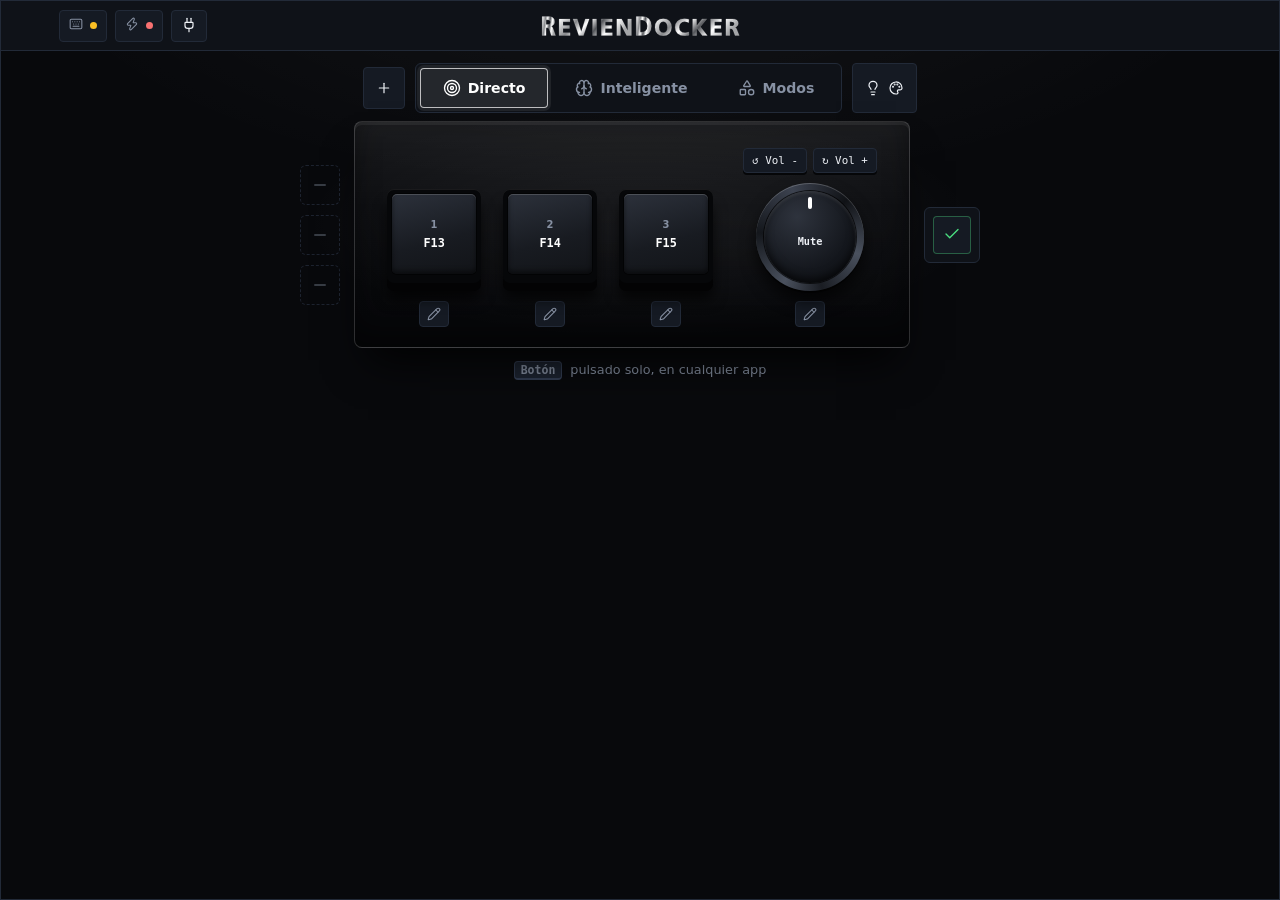
==== web/index.html @ 8a9d3733 "Versión 0.0.7: reorganización del repositorio (src, web, docs, tools)" ====
<!DOCTYPE html>
<html lang="es">
<head>
  <meta charset="UTF-8" />
  <meta name="viewport" content="width=device-width, initial-scale=1.0" />
  <title>RevienDocker</title>
  <link rel="icon" href="assets/icon.png" />
  <link rel="stylesheet" href="studio.css" />
</head>
<body>
<div class="app">
  <header class="titlebar">
    <span class="pill" id="devicePill" title="Estado del teclado"><i data-ic="keyboard"></i><i class="dot"></i><span id="deviceText" class="sr-only">Simulador</span></span>
    <span class="pill" id="enginePill" title="El docker y la app funcionan juntos: si el motor se detiene, los botones no hacen nada"><i data-ic="zap"></i><i class="dot"></i><span id="engineText" class="sr-only">Motor…</span></span>
    <button id="btnConnect" class="icon-btn" title="Buscar el teclado"><i data-ic="plug"></i></button>
    <div class="tb-brand pywebview-drag-region"><img class="wordmark" src="assets/wordmark.svg" alt="RevienDocker" /></div>
    <div class="tb-drag pywebview-drag-region"></div>
    <div class="winctl" id="winctl" hidden>
      <button data-win="minimize" title="Minimizar"><i data-ic="minus"></i></button>
      <button data-win="close" class="close" id="winClose" title="Cerrar"><i data-ic="x"></i></button>
    </div>
  </header>
  <div class="scroll">
  <main class="stage">

    <section class="mode-block">
      <div class="mode-controls"><div class="profile-wrap" id="profileWrap"><button id="profileToggle" class="profile-toggle" title="Perfiles de Directo" aria-label="Perfiles de Directo" aria-expanded="false"><i data-ic="plus"></i></button></div><button id="smartToggle" class="profile-toggle" aria-label="Atajos para apps" title="Atajos para apps" aria-expanded="false" aria-controls="smartPanel" hidden><i data-ic="layers"></i></button><button id="modeNow" class="profile-toggle" aria-label="Activar este modo ahora" title="Activar este modo ahora" hidden><i data-ic="play"></i></button><div class="modes" role="radiogroup" aria-label="Modo">
      <button data-mode="direct" role="radio" title="Lo que hace cada botón al pulsarlo solo, en cualquier app. Es la base de todo."><i data-ic="target"></i>Directo</button>
      <button data-mode="smart" role="radio" title="Mantén un modificador y pulsa un botón: atajos propios para la app que tengas delante."><i data-ic="brain"></i>Inteligente</button>
      <button data-mode="modes" role="radio" title="Tres modos de trabajo: Ctrl+Shift+1/2/3 cambia de modo y repetirlo vuelve a Directo."><i data-ic="shapes"></i>Modos</button>
    </div><button id="btnLighting" class="lighting-button" aria-expanded="false" aria-controls="lightingPanel" title="Iluminación"><i data-ic="lightbulb"></i><svg class="ic" viewBox="0 0 24 24" fill="none" stroke="currentColor" stroke-width="1.8" stroke-linecap="round" stroke-linejoin="round" aria-hidden="true"><path d="M12 3a9 9 0 1 0 0 18h1a2 2 0 0 0 1.5-3.3 1.7 1.7 0 0 1 1.3-2.8H18a3 3 0 0 0 3-3 9 9 0 0 0-9-9Z"/><circle cx="7.5" cy="10" r=".6"/><circle cx="10" cy="6.8" r=".6"/><circle cx="14" cy="6.8" r=".6"/><circle cx="17" cy="10" r=".6"/></svg><span class="sr-only">Iluminación</span></button></div>
      <div id="lightingPanel" class="lighting-panel" hidden>
        <div class="lighting-title"><strong>Iluminación</strong><button id="closeLighting" aria-label="Cerrar iluminación">×</button></div>
        <div class="fold-body">
        <div class="led-box">
          <button id="ledToggle" role="switch" aria-checked="true" title="Enciende o apaga la luz"><i data-ic="lightbulb"></i><span id="ledToggleText">Encendida</span></button>
          <div class="seg" id="ledModes" role="radiogroup" aria-label="Modo de luz"></div>
          <p class="muted" id="ledNote"></p>
        </div>
      </div>
      </div>


    </section>

    <section class="device-card">
      <span id="selectedLabel" hidden></span>
      <div class="deck-drawer" id="deckDrawer">
        <div class="profile-panel" id="profilePanel" hidden><div class="profile-create"><input id="profileName" maxlength="12" placeholder="Nombre" aria-label="Nombre del perfil" /><button id="profileSave" title="Guardar perfil confirmado" aria-label="Guardar perfil confirmado"><i data-ic="save"></i></button></div><div id="profileList" class="profile-list"></div></div>
        <div class="mode-menu" id="modeMenu" hidden></div>
        <div class="smart-panel" id="smartPanel" aria-label="Atajos para apps" hidden>
        <section class="smart-tabs" id="smartCard" hidden>
          <div class="smart-head">
            <span class="s-label"><i data-ic="layers"></i>Atajos para</span>
            <span class="smart-head-actions"><span class="live-app" id="liveApp" title="App que tienes en primer plano (ignora RevienDocker)"><i data-ic="app-window"></i><span id="activeApp">—</span></span><button id="smartClose" class="close-editor" aria-label="Cerrar atajos para apps">×</button></span>
          </div>
          <div id="layerWrap" class="layerbar"></div>
          <button id="appSuggest" class="suggest" hidden><i data-ic="plus"></i><span id="appSuggestText"></span></button>
        </section>

        <section class="smart-bar" id="smartRule" hidden>
          <details class="fold mini" id="layerEdit" hidden>
            <summary><i data-ic="settings-2"></i><span class="s-t">Ajustes de esta app</span><i class="chev" data-ic="chevron-down"></i></summary>
            <div class="fold-body layer-edit">
              <div class="form-group"><label for="layerName">Nombre</label><input type="text" id="layerName" maxlength="40" /></div>
              <div class="form-group"><label for="layerExes">Programas (.exe, con comas)</label><input type="text" id="layerExes" placeholder="obs64.exe, chrome.exe" /></div>
              <button id="btnDelLayer" class="danger" title="Quitar esta app y sus atajos"><i data-ic="trash-2"></i><span>Quitar app</span></button>
            </div>
          <details id="obsConnection" hidden>
                <summary><i data-ic="plug-zap"></i>Conexión a OBS<i class="chev" data-ic="chevron-down"></i></summary>
                <p class="muted" style="margin:6px 0">En OBS: Herramientas → Ajustes del servidor WebSocket.</p>
                <div class="obs-conn">
                  <input type="text" id="obsHost" aria-label="Host" placeholder="127.0.0.1" />
                  <input type="number" id="obsPort" aria-label="Puerto" placeholder="4455" />
                  <input type="password" id="obsPass" aria-label="Contraseña" placeholder="Contraseña" />
                </div>
              </details>
          </details>

          <p class="err" id="engineErr" hidden></p>
        </section>

        </div>

      </div>
      <div class="chassis-wrap" id="chassis">
        <div class="device-stage">
          <div class="mode-rail" id="modeRail" role="radiogroup" aria-label="Modos de trabajo"></div>
          <div class="acrylic-case" id="device">
            <div class="piece-col">
              <div class="keycap" data-target="KEY_1" tabindex="0" role="button" title="Tecla 1 · Clic para grabar"><span class="k-id">1</span><span class="k-val" id="lbl_KEY_1"></span></div>
              <button class="edit-pen" data-edit="KEY_1" title="Editar Tecla 1 en detalle" aria-label="Editar Tecla 1"><i data-ic="pencil"></i></button>
            </div>
            <div class="piece-col">
              <div class="keycap" data-target="KEY_2" tabindex="0" role="button" title="Tecla 2 · Clic para grabar"><span class="k-id">2</span><span class="k-val" id="lbl_KEY_2"></span></div>
              <button class="edit-pen" data-edit="KEY_2" title="Editar Tecla 2 en detalle" aria-label="Editar Tecla 2"><i data-ic="pencil"></i></button>
            </div>
            <div class="piece-col">
              <div class="keycap" data-target="KEY_3" tabindex="0" role="button" title="Tecla 3 · Clic para grabar"><span class="k-id">3</span><span class="k-val" id="lbl_KEY_3"></span></div>
              <button class="edit-pen" data-edit="KEY_3" title="Editar Tecla 3 en detalle" aria-label="Editar Tecla 3"><i data-ic="pencil"></i></button>
            </div>
            <div class="piece-col encoder-col">
              <div class="encoder-group">
                <div class="encoder-ring">
                  <div class="enc-dir" data-target="KNOB_CCW" id="lbl_KNOB_CCW" tabindex="0" role="button" title="Giro a la izquierda · Clic para grabar"></div>
                  <div class="enc-dir" data-target="KNOB_CW" id="lbl_KNOB_CW" tabindex="0" role="button" title="Giro a la derecha · Clic para grabar"></div>
                </div>
                <div class="knob" data-target="KNOB_PRESS" tabindex="0" role="button" title="Pulsar la rueda · Clic para grabar"><div class="knob-indicator"></div><span id="lbl_KNOB_PRESS"></span></div>
              </div>
              <button class="edit-pen" data-edit="KNOB" title="Editar rueda en detalle" aria-label="Editar rueda"><i data-ic="pencil"></i></button>
            </div>
          </div>
          <div class="chassis-side">
            <button id="btnFlashAll" class="side-btn" title="Aplicar cambios al teclado"><i data-ic="check"></i><span class="sr-only" id="flashText">Aplicar cambios</span></button>
            <button id="btnDiscard" class="side-btn" hidden title="Descartar cambios sin guardar"><i data-ic="x"></i><span class="sr-only">Descartar</span></button>
          </div>
        </div>
      </div>
      <div class="ctx" id="deviceCtx"></div>
    </section>

    <section class="editor editor-overlay" id="editor" aria-label="Editar control" hidden>
      <span id="comboCount" hidden></span>
      <div class="cur-card" id="curCard">
        <div class="cur-head"><span class="muted" id="curLabel">Asignado</span><div class="seg" id="knobTargetSeg" hidden></div><span id="curMeta" hidden></span><button id="closeEditor" class="close-editor" aria-label="Cerrar editor">×</button></div>
        <div id="curChips" class="chips big"></div>
        <div class="speed-row" id="speedRow"><label><i data-ic="gauge"></i>Velocidad</label><div class="seg" id="speedSeg"></div></div>
        <div class="cur-actions">
          <button id="btnTest" hidden title="Ejecuta la acción en este PC tras 3 segundos"><i data-ic="play"></i>Probar</button>
          <button id="btnClear" title="Borrar"><i data-ic="trash-2"></i></button>
        </div>
      </div>

      <div class="acc">
      <details class="fold" name="acc" id="knobTools" hidden>
        <summary><i data-ic="gauge"></i><span class="s-t">Recetas de rueda<small>Volumen, scroll, zoom… en un clic</small></span><i class="chev" data-ic="chevron-down"></i></summary>
        <div class="fold-body">
          <div id="recipes" class="tiles"></div>
          <div class="recipe-map" id="recipeMap"></div>
          <div class="speed-row" id="knobSpeedRow"><label><i data-ic="gauge"></i>Giro</label><div class="seg" id="knobSpeedSeg"></div></div>
          <button id="btnInvert"><i data-ic="arrow-left-right"></i>Invertir sentido</button>
        </div>
      </details>

      <details class="fold" name="acc">
        <summary><i data-ic="command"></i><span class="s-t">Atajos del sistema<small>Alt+Tab, Win+D, Ctrl+Shift+Esc…</small></span><i class="chev" data-ic="chevron-down"></i></summary>
        <div class="fold-body">
        <div class="lib" id="lib"></div>
      </div>
      </details>

      <details class="fold" name="acc" id="obsTools">
        <summary><i data-ic="clapperboard"></i><span class="s-t">Acciones de OBS<small>Escenas, fuentes, micrófono y directo</small></span><i class="chev" data-ic="chevron-down"></i></summary>
        <div class="fold-body">
          <div class="opt-grid show" id="obsOps"></div>
          <div class="form-group" id="obsTargetRow" hidden>
            <label for="obsTarget" id="obsTargetLabel">Nombre</label>
            <input type="text" id="obsTarget" />
          </div>

        </div>
      </details>

      </div>
    </section>
  </main>
  </div>
</div>

<div id="recOverlay" class="overlay">
  <div class="modal-card rec-card">
    <h2><span class="rec-dot"></span><span id="recTitle">Grabando…</span></h2>
    <div class="muted">Pulsa la combinación, haz clic con el ratón o mueve la rueda. Se guarda al soltar.</div>
    <div id="recChips" class="chips big"></div>
    <div id="recStatus" class="rec-status"></div>
    <button id="recCancel">Cancelar</button>
  </div>
</div>

<div id="addOverlay" class="overlay">
  <div class="modal-card add-card" role="dialog" aria-label="Añadir una app">
    <div class="add-head"><h2><i data-ic="layers"></i>Añadir una app</h2><button id="addCancel" class="close-editor" aria-label="Cerrar">×</button></div>
    <div class="form-group"><label>Plantillas</label><div class="chip-grid" id="tplList"></div></div>
    <div class="form-group"><label>Abiertas ahora</label><div class="chip-grid chip-scroll" id="winList"></div><p class="muted" id="winHint"></p></div>
    <div class="form-group">
      <label for="newExe">O escribe el programa</label>
      <div class="add-own">
        <input type="text" id="newName" placeholder="Nombre (ej. Premiere)" maxlength="40" />
        <input type="text" id="newExe" placeholder="premiere.exe" />
        <button id="btnNewLayer" class="primary"><i data-ic="plus"></i>Añadir</button>
      </div>
    </div>
  </div>
</div>

<div id="toast" class="toast" role="status"></div>
<script src="studio_icons.js"></script>
<script src="studio.js"></script>
</body>
</html>
---- web/studio.css ----
/* RevienDocker — estilos. Solo se animan transform y opacity (más color en hover); nada en acciones de teclado. */
:root {
  --bg: #08090c;
  --panel: #0f1218;
  --panel-2: #151a23;
  --panel-3: #1c2330;
  --line: #222a38;
  --line-2: #323d52;
  --text: #eef1f6;
  --muted: #8791a3;
  --accent: #ffffff;
  --accent-soft: rgba(255, 255, 255, 0.09);
  --green: #4ade80;
  --amber: #fbbf24;
  --red: #f87171;
  --font: 'Expressway', 'Inter', system-ui, -apple-system, "Segoe UI", Roboto, sans-serif;
  --font-title: 'Doris PP', 'Expressway', 'Inter', system-ui, sans-serif;
  --mono: 'JetBrains Mono', 'Cascadia Code', Consolas, monospace;
  --ease-out: cubic-bezier(0.23, 1, 0.32, 1);
  --r: 6px;
}
* { box-sizing: border-box; margin: 0; padding: 0; }
[hidden] { display: none !important; }
html { color-scheme: dark; }
html, body { height: 100%; }
body { background: var(--bg); color: var(--text); font: 13px/1.45 var(--font); -webkit-font-smoothing: subpixel-antialiased; -moz-osx-font-smoothing: auto; text-rendering: optimizeLegibility; overflow: hidden; }
svg { shape-rendering: geometricPrecision; text-rendering: geometricPrecision; }
img { image-rendering: -webkit-optimize-contrast; image-rendering: high-quality; }
.app { height: 100%; display: flex; flex-direction: column; border: 1px solid var(--line); background:
  radial-gradient(900px 380px at 50% -8%, rgba(255, 255, 255, 0.05), transparent 70%), var(--bg); }
.scroll { flex: 1; overflow-y: auto; padding: 12px 12px 10px; }
.scroll::-webkit-scrollbar { width: 10px; }
.scroll::-webkit-scrollbar-thumb { background: var(--line-2); border-radius: 4px; border: 3px solid var(--bg); }
.muted { color: var(--muted); font-size: 0.78rem; }
.num { font-variant-numeric: tabular-nums; }
.ic { width: 16px; height: 16px; flex: none; vertical-align: -0.2em; }
i[data-ic], i.i { display: inline-flex; font-style: normal; }

/* ---------- Controles ---------- */
button, .keycap, .enc-dir, .knob, .layer-tab, .recipe, .opt, .mod-btn, .tile {
  transition: transform 160ms var(--ease-out), background-color 160ms ease, border-color 160ms ease, color 160ms ease, opacity 160ms ease, box-shadow 160ms ease;
}
button {
  cursor: pointer; font: 600 0.8rem var(--font); color: var(--text); padding: 8px 12px; border-radius: 4px;
  border: 1px solid var(--line); background: var(--panel-2); display: inline-flex; align-items: center; justify-content: center; gap: 7px;
}
button:active, .keycap:active, .enc-dir:active, .knob:active, .mod-btn:active { transform: scale(0.97); }
button:focus-visible, .keycap:focus-visible, .enc-dir:focus-visible, .knob:focus-visible, select:focus-visible, input:focus-visible, summary:focus-visible, .mod-btn:focus-visible {
  outline: 2px solid #fff; outline-offset: 2px;
}
@media (hover: hover) and (pointer: fine) {
  button:hover, .mod-btn:hover { border-color: var(--line-2); background: var(--panel-3); }
  .keycap:hover, .enc-dir:hover, .knob:hover { border-color: var(--line-2); }
  .winctl button:hover { background: var(--panel-3); }
  .winctl button.close:hover { background: #e5484d; color: #fff; }
}
button.primary { background: #fff; border-color: #fff; color: #0a0a0c; }
@media (hover: hover) and (pointer: fine) { button.primary:hover { background: #dfe3ea; border-color: #dfe3ea; } }
button.icon-btn { padding: 6px 9px; height: 32px; box-sizing: border-box; display: inline-flex; align-items: center; justify-content: center; }
button.danger { color: var(--red); }
button:disabled { opacity: 0.4; pointer-events: none; }
select, input[type="text"], input[type="number"], input[type="password"] {
  background: var(--panel-2); border: 1px solid var(--line); color: var(--text); padding: 8px 10px; border-radius: 4px; font: 0.82rem var(--font); width: 100%;
}
label { font-size: 0.74rem; color: var(--muted); font-weight: 600; }
.seg { display: flex; gap: 4px; background: var(--bg); padding: 3px; border-radius: 4px; border: 1px solid var(--line); }
.seg button { flex: 1; padding: 6px 9px; font-size: 0.74rem; background: transparent; border-color: transparent; }
.active, .seg button.active, .tab.active, .opt.active, .recipe.active, .layer-tab.active, .mod-btn.active, .modes button.active, .mode-slot.active {
  background: var(--accent-soft); border-color: rgba(255, 255, 255, 0.55); color: #fff;
}
.seg button.active { background: var(--panel-3); border-color: var(--line-2); }
kbd { font: 700 0.72rem var(--mono); background: var(--panel-3); border: 1px solid var(--line-2); border-bottom-width: 2px; border-radius: 4px; padding: 1px 6px; }

/* ---------- Barra de título ---------- */
.titlebar { height: 50px; flex: none; display: flex; align-items: center; gap: 8px; padding: 0 0 0 58px; background: var(--panel); border-bottom: 1px solid var(--line); position: relative; }
.tb-brand { position: absolute; left: 50%; transform: translateX(-50%); display: flex; align-items: center; gap: 8px; flex: none; }
/* Título: vector (assets/wordmark.svg), con el degradado metálico y el filete fino dentro del propio SVG */
.tb-brand .wordmark { height: 24px; width: auto; display: block; shape-rendering: geometricPrecision; }
.logo { width: 46px; height: 34px; object-fit: contain; display: block; image-rendering: -webkit-optimize-contrast; image-rendering: high-quality; }
.tb-drag { flex: 1; height: 100%; min-width: 12px; }
.pill { display: inline-flex; align-items: center; gap: 7px; font-size: 0.72rem; font-weight: 600; padding: 5px 9px; height: 32px; box-sizing: border-box; border-radius: 4px; background: var(--panel-2); border: 1px solid var(--line); color: var(--muted); white-space: nowrap; }
.pill .ic { width: 14px; height: 14px; }
.dot { width: 7px; height: 7px; border-radius: 50%; background: var(--amber); }
.pill.ok .dot { background: var(--green); }
.pill.bad .dot { background: var(--red); }
.pill.ok { color: var(--text); }

.winctl { display: flex; align-self: stretch; margin-left: auto; position: relative; z-index: 46; }
.winctl button { border: 0; border-radius: 3px; width: 46px; padding: 0; background: transparent; color: var(--muted); }
.winctl button:active { transform: none; }

/* ---------- Layout: una sola columna central ---------- */
.stage { width: 100%; max-width: 780px; margin: 0 auto; display: flex; flex-direction: column; gap: 6px; padding: 0; }
@media (max-width: 700px) {
  .tb-brand .wordmark, #deviceText, #engineText { display: none; }
}
.mode-block { display: flex; flex-direction: column; align-items: center; gap: 8px; }
.mode-controls { display: flex; align-items: center; gap: 10px; }
.mode-block { position: relative; }
.lighting-button { align-self: stretch; padding: 8px 12px; }
.lighting-panel { position: absolute; top: 58px; right: max(0px, calc(50% - 250px)); z-index: 20; width: min(360px, 100%); padding: 16px; background: var(--panel); border: 1px solid var(--line-2); border-radius: var(--r); box-shadow: 0 12px 32px #000a; }
.lighting-panel .fold-body { padding: 12px 0 0; }
.lighting-title { display: flex; align-items: center; justify-content: space-between; }
.lighting-title button, .close-editor { background: transparent; border: 0; padding: 2px 8px; font-size: 1.2rem; }
.sr-only { position: absolute; width: 1px; height: 1px; padding: 0; margin: -1px; overflow: hidden; clip: rect(0, 0, 0, 0); white-space: nowrap; border: 0; }
.modes { display: flex; gap: 4px; padding: 4px; background: var(--panel); border: 1px solid var(--line); border-radius: 6px; }
.modes button { border: 1px solid transparent; background: transparent; padding: 10px 22px; border-radius: 4px; color: var(--muted); font-size: 0.88rem; }
.modes button .ic { width: 18px; height: 18px; }
.step-row { display: flex; align-items: center; gap: 10px; font-size: 0.78rem; font-weight: 700; color: var(--muted); letter-spacing: 0.04em; }
.step-row .step { display: inline-grid; place-items: center; width: 22px; height: 22px; border-radius: 50%; background: #fff; color: #0a0a0c; font-size: 0.72rem; letter-spacing: 0; }
.step-row em { font-style: normal; color: var(--text); font-weight: 600; margin-left: auto; letter-spacing: 0; font-size: 0.82rem; }
.step-row .num { margin-left: auto; }
.device-card, .editor { display: flex; flex-direction: column; gap: 6px; min-width: 0; }
.form-group { display: flex; flex-direction: column; gap: 7px; }
details > summary { list-style: none; cursor: pointer; display: flex; align-items: center; gap: 12px; color: var(--text); font-weight: 600; font-size: 0.86rem; }
details > summary::-webkit-details-marker { display: none; }
details > summary .chev { margin-left: auto; color: var(--muted); transition: transform 160ms var(--ease-out); }
details[open] > summary .chev { transform: rotate(180deg); }
.acc { display: flex; flex-direction: column; gap: 10px; }
.fold { background: var(--panel); border: 1px solid var(--line); border-radius: 6px; padding: 0 18px; }
.fold > summary { min-height: 58px; padding: 10px 0; }
.fold > summary > .ic:first-child { width: 20px; height: 20px; color: #fff; }
.fold[open] { border-color: var(--line-2); }
.s-t { display: flex; flex-direction: column; gap: 1px; }
.s-t small { font-weight: 500; font-size: 0.74rem; color: var(--muted); }
.fold-body { display: flex; flex-direction: column; gap: 14px; padding: 4px 0 18px; }
.fold.mini { background: transparent; padding: 0 14px; }
.fold.mini > summary { min-height: 40px; font-size: 0.8rem; color: var(--muted); }
.fold.mini .fold-body { padding-bottom: 14px; }
@media (hover: hover) and (pointer: fine) { .fold > summary:hover .s-t, .fold > summary:hover .chev { color: #fff; } }

/* ---------- Modo Inteligente: para qué app ---------- */
.smart-tabs { display: flex; flex-direction: column; gap: 12px; }
.smart-bar { display: flex; flex-direction: column; gap: 14px; padding: 18px; background: var(--panel); border: 1px solid var(--line); border-radius: 6px; }
.smart-head { display: flex; align-items: center; justify-content: space-between; gap: 12px; flex-wrap: wrap; }
.s-label { display: inline-flex; align-items: center; gap: 8px; font-weight: 700; font-size: 0.8rem; color: var(--text); }
.live-app { display: inline-flex; align-items: center; gap: 7px; font: 600 0.74rem var(--mono); color: var(--muted); padding: 4px 9px; border: 1px solid var(--line); border-radius: 4px; background: var(--bg); max-width: 100%; }
.live-app span { overflow: hidden; text-overflow: ellipsis; white-space: nowrap; }
.layerbar { display: flex; flex-wrap: wrap; gap: 8px; }
.layer-tab { display: inline-flex; align-items: center; gap: 8px; padding: 9px 14px; font-size: 0.82rem; }
.layer-tab .live { width: 6px; height: 6px; border-radius: 50%; background: var(--green); opacity: 0; }
/* Cada app se reconoce por su icono; el nombre va en el título y para lectores de pantalla. */
.layer-tab.icon-only { position: relative; flex-direction: column; gap: 3px; min-width: 60px; padding: 6px 10px 7px; }
.layer-tab.icon-only .tab-name { font: 600 0.6rem var(--mono); color: var(--muted); letter-spacing: 0.01em; }
.layer-tab.icon-only.active .tab-name { color: #fff; }
.layer-tab.icon-only .ic { width: 18px; height: 18px; }
.layer-tab.icon-only .live { position: absolute; top: 4px; right: 4px; }
.layer-tab.is-live .live { opacity: 1; }
.layer-tab.add { border-style: dashed; color: var(--muted); }
.suggest { align-self: flex-start; border-style: dashed; border-color: var(--line-2); font-size: 0.8rem; }
.rule { display: flex; align-items: center; gap: 9px; flex-wrap: wrap; padding: 12px 14px; background: var(--bg); border: 1px solid var(--line); border-radius: 4px; font-size: 0.82rem; }
.rule .ic { color: var(--muted); }
.rule b { font-family: var(--mono); font-weight: 700; }
.rule .why { color: var(--muted); flex-basis: 100%; font-size: 0.76rem; }
.layer-edit { display: grid; grid-template-columns: 1fr 1.4fr auto; gap: 10px; align-items: end; }
.layer-edit .form-group { gap: 6px; }
.err { color: var(--amber); font-size: 0.76rem; }

/* ---------- Dispositivo ---------- */
/* Un solo dibujo para las tres pestaÃ±as: teclas con cara y cuerpo (se hunden al pulsar) y rueda con bisel metÃ¡lico. */
.ctx { display: flex; align-items: center; justify-content: center; flex-wrap: wrap; gap: 8px; min-height: 28px; font-size: 0.8rem; color: var(--muted); }
.ctx .ic { width: 14px; height: 14px; color: var(--muted); }
.ctx b { color: var(--text); font-weight: 700; }
.chassis-wrap { display: flex; justify-content: center; padding: 2px 8px; border-radius: 6px; background: radial-gradient(ellipse 60% 70% at 50% 45%, rgba(255, 255, 255, 0.06), transparent 72%); }
/* Orden fijo: carril de modos | visor | botones aplicar/descartar. Nunca se apilan. */
.device-stage { position: relative; display: flex; align-items: center; justify-content: center; gap: 14px; }
.acrylic-case { display: flex; align-items: flex-end; gap: 22px; padding: 26px 32px 20px; max-width: 100%; border-radius: 8px; border: 1px solid rgba(255, 255, 255, 0.16);
  background: linear-gradient(180deg, rgba(255, 255, 255, 0.075), rgba(255, 255, 255, 0.02) 38%, rgba(0, 0, 0, 0.28));
  box-shadow: 0 26px 40px -14px rgba(0, 0, 0, 0.85), 0 3px 0 rgba(255, 255, 255, 0.06) inset, 0 -14px 26px rgba(0, 0, 0, 0.4) inset; }
.keycap { --rise: 8px; position: relative; width: 94px; height: 94px; border-radius: 7px; background: #060709; border: 0; margin-bottom: 8px;
  box-shadow: 0 var(--rise) 0 #030304, 0 calc(var(--rise) + 8px) 14px rgba(0, 0, 0, 0.7), inset 0 1px 0 rgba(255, 255, 255, 0.08);
  display: flex; flex-direction: column; align-items: center; justify-content: center; cursor: pointer; user-select: none; padding: 4px 4px 8px; text-align: center; }
.keycap::before { content: ""; position: absolute; inset: 5px 5px 9px; border-radius: 5px; pointer-events: none;
  background: linear-gradient(165deg, #2c313b, #181b21 58%, #121418);
  box-shadow: inset 0 1px 0 rgba(255, 255, 255, 0.16), inset 0 -3px 5px rgba(0, 0, 0, 0.5), 0 0 0 1px rgba(0, 0, 0, 0.6); transition: box-shadow 160ms ease; }
.keycap > * { position: relative; }
.keycap:active { --rise: 3px; transform: translateY(5px); }
.keycap.selected::before { box-shadow: inset 0 0 0 1.5px #fff, inset 0 1px 0 rgba(255, 255, 255, 0.3), 0 0 0 1px rgba(0, 0, 0, 0.6); }
.enc-dir.selected { border-color: #fff; background: var(--panel-3); }
.knob.selected { box-shadow: 0 0 0 2px var(--bg), 0 0 0 4px #fff, 0 10px 16px rgba(0, 0, 0, 0.7); }
.k-id { font-size: 0.62rem; color: var(--muted); font-weight: 700; letter-spacing: 0.05em; }
.k-val { font-family: var(--mono); font-size: 0.74rem; font-weight: 700; color: #fff; margin-top: 3px; overflow-wrap: anywhere; line-height: 1.2; max-width: 100%; display: -webkit-box; -webkit-box-orient: vertical; -webkit-line-clamp: 3; overflow: hidden; }
.acrylic-case.locked { opacity: 0.5; }
.inherit .k-val, .inherit.enc-dir, .inherit span { opacity: 0.4; font-style: italic; }
.piece-col { display: flex; flex-direction: column; align-items: center; gap: 10px; }
.encoder-col { margin-left: 8px; }
.encoder-group { display: flex; flex-direction: column; align-items: center; gap: 10px; }
.edit-pen { width: 30px; height: 26px; padding: 0; border-radius: 4px; color: var(--muted); background: var(--panel-2); border: 1px solid var(--line); }
.edit-pen .ic { width: 14px; height: 14px; }
.edit-pen.active { background: #fff; border-color: #fff; color: #0a0a0c; }
.chassis-side { flex: none; display: flex; flex-direction: column; gap: 8px; padding: 8px; background: var(--panel); border: 1px solid var(--line); border-radius: 6px; }
.side-btn { width: 38px; height: 38px; padding: 0; border-radius: 4px; }
.side-btn .ic { width: 18px; height: 18px; }
#btnFlashAll.alert { background: var(--red); border-color: var(--red); color: #0a0a0c; }
@media (hover: hover) and (pointer: fine) {
  #btnFlashAll.alert:hover { background: #fb8585; border-color: #fb8585; }
}
.encoder-ring { display: flex; gap: 6px; }
.enc-dir { padding: 5px 8px; border-radius: 4px; background: var(--panel-2); border: 1px solid var(--line); font: 0.68rem var(--mono); cursor: pointer; max-width: 88px; text-align: center; overflow-wrap: anywhere; box-shadow: 0 2px 0 #050608; }
.knob { position: relative; width: 108px; height: 108px; border-radius: 50%; border: 0; cursor: pointer; display: flex; align-items: center; justify-content: center; padding: 14px 6px 4px;
  background: conic-gradient(from 210deg, #4a515e, #14171c 18%, #3d4350 36%, #101216 54%, #4a515e 72%, #1a1d23 88%, #4a515e);
  box-shadow: 0 10px 16px rgba(0, 0, 0, 0.7), 0 2px 0 rgba(0, 0, 0, 0.5), inset 0 1px 0 rgba(255, 255, 255, 0.2); }
.knob::before { content: ""; position: absolute; inset: 8px; border-radius: 50%; pointer-events: none;
  background: radial-gradient(circle at 36% 28%, #2e333d, #15181e 60%, #0b0d11);
  box-shadow: inset 0 2px 3px rgba(255, 255, 255, 0.1), inset 0 -4px 8px rgba(0, 0, 0, 0.65), 0 0 0 1px rgba(0, 0, 0, 0.7); }
.knob:active { transform: scale(0.98) translateY(2px); }
.knob-indicator { position: absolute; top: 14px; width: 4px; height: 12px; border-radius: 2px; background: #fff; }
.knob span { position: relative; font: 700 0.64rem var(--mono); text-align: center; overflow-wrap: anywhere; line-height: 1.15; }

/* ---------- Modos: tres huecos (Alt+Shift+1/2/3) ---------- */
.mode-bar { display: flex; flex-direction: column; gap: 14px; padding: 18px; background: var(--panel); border: 1px solid var(--line); border-radius: 6px; }
.chord { display: inline-flex; align-items: center; gap: 6px; color: var(--muted); }
.chord .ic { width: 14px; height: 14px; }
.mode-slots { display: grid; grid-template-columns: repeat(3, 1fr); gap: 8px; }
.mode-actions { display: flex; }

/* ---------- Inspector ---------- */
.editor { padding: 20px; background: var(--panel); border: 1px solid var(--line-2); border-radius: 8px; }
.cur-card { background: var(--bg); border: 1px solid var(--line); border-radius: 6px; padding: 16px; display: flex; flex-direction: column; gap: 12px; }
.cur-head { display: flex; justify-content: space-between; align-items: center; gap: 10px; }
#knobTargetSeg { min-width: 210px; }
.chips { display: flex; flex-wrap: wrap; gap: 7px; justify-content: center; align-items: center; min-height: 44px; }
.chip { font: 700 0.95rem var(--mono); padding: 7px 13px; border-radius: 4px; background: var(--bg); border: 1px solid rgba(255, 255, 255, 0.6); border-bottom-width: 3px; }
.chips.big .chip { font-size: 1.15rem; padding: 9px 16px; }
.chip-plus { color: var(--muted); font-weight: 700; }
.chip-x { color: var(--amber); font: 700 0.9rem var(--mono); }
.cur-card.inherited .chip { opacity: 0.45; border-style: dashed; }
.cur-actions { display: flex; gap: 8px; }
.cur-actions .primary { flex: 0 1 auto; }
.speed-row { display: flex; align-items: center; gap: 10px; }
.speed-row label { display: inline-flex; align-items: center; gap: 6px; white-space: nowrap; }
.speed-row .seg { flex: 1; }
.speed-row.dim { opacity: 0.4; pointer-events: none; }
.led-box { display: grid; gap: 12px; }
.led-box > button { justify-content: center; }
.led-box > button[aria-checked="false"] { opacity: 0.6; }
.tiles { display: grid; grid-template-columns: repeat(3, 1fr); gap: 10px; }
.tile { display: flex; flex-direction: column; align-items: center; justify-content: center; gap: 8px; padding: 16px 8px; text-align: center; font-size: 0.74rem; border-radius: 4px; }
.tile .ic { width: 24px; height: 24px; }
.tile.active { background: var(--accent-soft); border-color: #fff; }
.recipe-map { font: 500 0.7rem var(--mono); color: var(--muted); text-align: center; min-height: 1.2em; }
.lib { display: flex; flex-wrap: wrap; gap: 8px; }
.lib button { font: 600 0.72rem var(--mono); padding: 5px 9px; }
.tabs { display: flex; gap: 8px; flex-wrap: wrap; }
.tab { flex: 1; padding: 7px 6px; font-size: 0.76rem; min-width: 70px; }
.modifiers-grid { display: grid; grid-template-columns: repeat(4, 1fr); gap: 8px; }
.mod-btn { padding: 7px; text-align: center; border-radius: 4px; background: var(--panel-2); border: 1px solid var(--line); font-size: 0.78rem; font-weight: 600; cursor: pointer; user-select: none; }
.m-body { display: none; }
.m-body.show { display: block; }
.opt-grid.show { display: grid; grid-template-columns: repeat(auto-fill, minmax(130px, 1fr)); gap: 6px; }
.opt { text-align: left; font-size: 0.76rem; justify-content: flex-start; }
.obs-conn { display: grid; grid-template-columns: 1.4fr 0.7fr 1.2fr; gap: 6px; }
.presets-bar { display: flex; flex-wrap: wrap; gap: 8px; }
.advanced-section { display: flex; flex-direction: column; gap: 10px; }
.hex-console { background: #06070a; border: 1px solid var(--line); border-radius: 4px; padding: 9px 11px; font: 0.7rem var(--mono); color: #aab4c5; height: 96px; overflow-y: auto; line-height: 1.5; font-variant-numeric: tabular-nums; }

/* ---------- Modales y avisos ---------- */
.overlay { position: fixed; inset: 0; background: rgba(4, 5, 8, 0.9); display: flex; align-items: center; justify-content: center; z-index: 50;
  opacity: 0; visibility: hidden; pointer-events: none; transition: opacity 150ms var(--ease-out), visibility 0s linear 150ms; padding: 16px; }
.overlay.show { opacity: 1; visibility: visible; pointer-events: auto; transition: opacity 200ms var(--ease-out); }
.modal-card { width: min(540px, 100%); max-height: 90vh; overflow: auto; background: var(--panel); border: 1px solid var(--line-2); border-radius: 6px; padding: 22px;
  display: flex; flex-direction: column; gap: 14px; transform: scale(0.97); transition: transform 150ms var(--ease-out); }
.overlay.show .modal-card { transform: scale(1); transition: transform 200ms var(--ease-out); }
.modal-card h2 { font-size: 1rem; display: flex; align-items: center; gap: 10px; }
.rec-card { align-items: center; text-align: center; border-color: #fff; }
.rec-dot { width: 11px; height: 11px; border-radius: 50%; background: var(--red); animation: pulse 1s infinite; }
@keyframes pulse { 50% { opacity: 0.25; } }
.rec-card .chips { min-height: 64px; }
.rec-status { font-size: 0.76rem; color: var(--green); }
.rec-status.warn { color: var(--amber); }
.toast { position: fixed; bottom: 18px; left: 50%; background: #fff; color: #0a0a0c; font-weight: 700; padding: 9px 16px; border-radius: 4px; opacity: 0;
  transform: translate(-50%, 8px); transition: opacity 200ms var(--ease-out), transform 200ms var(--ease-out); pointer-events: none; z-index: 60; }
.toast.show { opacity: 1; transform: translate(-50%, 0); }
.toast.warn { background: var(--amber); }
.swap { animation: swap 140ms var(--ease-out); }
@keyframes swap { from { opacity: 0.35; } to { opacity: 1; } }

@media (max-width: 800px) {
  .acrylic-case { gap: 10px; padding: 18px 16px 14px; }
  .encoder-col { margin-left: 0; }
  .layer-edit { grid-template-columns: 1fr; }
}
@media (prefers-reduced-motion: reduce) {
  button:active, .keycap:active, .enc-dir:active, .knob:active, .mod-btn:active, .modal-card, .overlay.show .modal-card { transform: none !important; }
  .toast, .toast.show { transform: translateX(-50%) !important; }
  .rec-dot, .swap { animation: none; }
}

/* Perfiles compactos de Directo */
.profile-wrap { position: relative; }
.profile-toggle { width: 42px; height: 42px; padding: 0; }
.profile-panel { width: 100%; padding: 10px; border: 1px solid var(--line-2); border-radius: 6px; background: var(--panel); box-shadow: 0 12px 32px #000a; }
.profile-create, .profile-row { display: flex; gap: 6px; }
.profile-create input { min-width: 0; width: 100%; }
.profile-create button, .profile-delete { flex: none; padding: 7px; }
.profile-list { display: grid; gap: 5px; margin-top: 7px; }
.profile-list:empty { margin-top: 0; }
.profile-select { flex: 1; min-width: 0; justify-content: flex-start; overflow: hidden; text-overflow: ellipsis; }
.profile-delete .ic, .profile-create .ic { width: 16px; height: 16px; }
@media (max-width: 700px) { .mode-controls { gap: 5px; } .modes button { padding: 10px 10px; } }

/* Editor superpuesto para mantener estable la vista Directo. */
.tb-brand .wordmark { max-width: 215px; height: 20px; }
.cur-head .close-editor { margin-left: auto; color: var(--muted); min-width: 36px; min-height: 36px; }
.editor-overlay { position: fixed; z-index: 40; left: 50%; top: 50%; transform: translate(-50%, -50%); width: min(620px, calc(100vw - 32px)); max-height: calc(100vh - 24px); overflow-y: auto; background: var(--panel); border: 1px solid var(--line-2); box-shadow: 0 18px 55px #000c; }
#obsConnection { border-top: 1px solid var(--line); padding-top: 12px; }
#obsConnection > summary { min-height: 36px; }
#obsConnection .obs-conn { margin-top: 10px; }

/* Menús de Directo, Inteligente y Modos: capa superpuesta sobre el Docker, centrada en la ventana como Atajos para. */
.deck-drawer { position: fixed; z-index: 40; left: 50%; top: 50%; transform: translate(-50%, -50%); display: flex; flex-direction: column; gap: 12px; width: min(620px, calc(100vw - 32px)); max-height: calc(100vh - 24px); overflow-y: auto; }
.deck-drawer > * { min-width: 0; }
.deck-drawer:not(:has(> :not([hidden]))) { display: none; }
/* Ancladas arriba, no centradas: al crecer una vista previa, lo que ya estaba pulsado no salta de sitio. */
.deck-drawer { top: 116px; transform: translateX(-50%); max-height: calc(100vh - 124px); }
.deck-drawer:has(> .mode-menu.tpl:not([hidden])) { top: 58px; max-height: calc(100vh - 66px); }

/* Atajos de Inteligente en un panel compacto sobre el Docker. */
.smart-panel { width: 100%; padding: 20px; display: flex; flex-direction: column; gap: 14px; background: var(--panel); border: 1px solid var(--line-2); border-radius: 8px; box-shadow: 0 18px 55px #000c; }
.smart-head-actions { display: inline-flex; align-items: center; gap: 8px; min-width: 0; }
.smart-head-actions .close-editor { flex: none; min-width: 36px; min-height: 36px; color: var(--muted); }
.smart-panel .smart-bar { padding: 14px; }
.smart-bar:not(:has(> :not([hidden]))) { display: none; }


/* Carril de modos a la izquierda del visor: un icono por hueco, con su menú al pulsarlo. */
.mode-rail { position: relative; width: 40px; flex: none; display: flex; flex-direction: column; align-items: center; justify-content: center; gap: 10px; padding: 8px 0; }
.mode-rail-btn { position: relative; width: 40px; height: 40px; padding: 0; border-radius: 6px; background: transparent; border-color: var(--line); color: var(--muted);
  transition: transform 160ms var(--ease-out), background-color 160ms ease, border-color 160ms ease, color 160ms ease, box-shadow 160ms ease; }
@media (hover: hover) and (pointer: fine) { .mode-rail-btn:hover { background: var(--panel-2); border-color: var(--line-2); color: var(--text); } }
.mode-rail-btn .ic { width: 18px; height: 18px; }
.mode-rail-btn.active { background: var(--panel-2); border-color: var(--line-2); color: #fff; }
.mode-rail-btn.empty { border-style: dashed; color: var(--muted); }
.mode-rail-btn kbd { position: absolute; top: -6px; left: -6px; font-size: 0.56rem; padding: 0 3px; background: transparent; border-color: transparent; box-shadow: none; opacity: 0.4; }
.mode-rail-btn .live { position: absolute; top: 4px; right: 4px; width: 6px; height: 6px; border-radius: 50%; background: var(--green); opacity: 0; }
.mode-rail-btn.is-live .live { opacity: 1; }
.mode-menu { width: 100%; display: flex; flex-direction: column; gap: 10px; padding: 12px; background: var(--panel); border: 1px solid var(--line-2); border-radius: 6px; box-shadow: 0 12px 32px #000a; }
.mode-menu-head { display: flex; align-items: center; gap: 8px; }
.mode-menu-head .ic { width: 18px; height: 18px; }
.mode-menu-title { flex: 1; font-size: 0.74rem; font-weight: 700; color: var(--muted); }
.mode-menu-head .close-editor { min-width: 30px; min-height: 30px; padding: 0; color: var(--muted); }
.mode-menu-actions { display: flex; gap: 8px; }
.mode-menu-actions button { flex: 1; padding: 7px 8px; font-size: 0.74rem; }
.mode-inline-name { width: 100%; padding: 6px 8px; }
.mode-icon-btn, .mode-icon { flex: none; display: inline-flex; align-items: center; justify-content: center; width: 30px; height: 30px; min-width: 30px; min-height: 30px; padding: 0; }
.mode-icon { color: var(--muted); }
.mode-icon-btn { background: transparent; color: var(--muted); }
.mode-icon-btn[aria-expanded="true"] { background: var(--panel-3); border-color: var(--line-2); color: #fff; }
@media (hover: hover) and (pointer: fine) { .mode-icon-btn:hover { background: var(--panel-2); color: var(--text); } }
.mode-rail-btn .rail-key { font: 700 0.64rem var(--mono); letter-spacing: -0.01em; }
.mode-rail-btn.placeholder { border-style: dashed; border-color: var(--line-2); background: transparent; color: var(--muted); opacity: 0.5; cursor: default; }

/* Referencia: el docker en pequeño dentro de cada menú superpuesto, para ver qué cubre la capa y qué cambia. */
.mini-ref { display: flex; align-items: center; gap: 14px; min-width: 0; }
.mini-cap { color: var(--muted); font-size: 0.7rem; line-height: 1.35; }
.mini-docker { flex: none; display: flex; align-items: center; gap: 8px; padding: 8px 10px; background: var(--bg); border: 1px solid var(--line); border-radius: 6px; }
.mini-keys { display: flex; gap: 4px; }
.mini-key, .mini-knob { display: flex; flex-direction: column; align-items: center; justify-content: center; gap: 1px; min-width: 0; height: 40px; padding: 0 4px; background: var(--panel-2); border: 1px solid var(--line); }
.mini-key { width: 54px; border-radius: 4px; }
.mini-knob { width: 96px; border-radius: 20px; }
.mini-key small, .mini-knob small { max-width: 100%; overflow: hidden; text-overflow: ellipsis; white-space: nowrap; font-size: 0.5rem; color: var(--muted); }
.mini-key b, .mini-knob b { max-width: 100%; overflow: hidden; text-overflow: ellipsis; white-space: nowrap; font: 700 0.6rem var(--mono); color: var(--text); }

/* Selector de icono de un modo */
.icon-picker { display: grid; grid-template-columns: repeat(8, 1fr); gap: 6px; }
.icon-opt { min-height: 34px; padding: 0; border-radius: 4px; background: transparent; color: var(--muted); }
.icon-opt .ic { width: 18px; height: 18px; }
@media (hover: hover) and (pointer: fine) { .icon-opt:hover { background: var(--panel-2); color: var(--text); } }
.icon-opt.active { background: var(--panel-3); border-color: #fff; color: #fff; }
@media (max-width: 700px) { .icon-picker { grid-template-columns: repeat(4, 1fr); } .mini-ref { flex-wrap: wrap; } }

/* ---------- Ventana fija (PRODUCT.md): todo compacto, sin margen muerto ---------- */
.winctl { align-self: center; margin-right: 58px; gap: 4px; }
.winctl button { width: 34px; height: 30px; }
.chip-grid { display: grid; grid-template-columns: repeat(auto-fill, minmax(104px, 1fr)); gap: 6px; }
.chip-grid .layer-tab.icon-only { min-width: 0; }
.chip-grid .tab-name { max-width: 100%; overflow: hidden; text-overflow: ellipsis; white-space: nowrap; }
.chip-scroll { max-height: 114px; overflow-y: auto; padding-right: 4px; }
.chip-scroll::-webkit-scrollbar { width: 8px; }
.chip-scroll::-webkit-scrollbar-thumb { background: var(--line-2); border-radius: 4px; border: 2px solid var(--panel); }
.add-card { width: min(620px, 100%); padding: 14px 16px; gap: 10px; }
.add-card .form-group { gap: 5px; }
.add-head { display: flex; align-items: center; justify-content: space-between; }
.add-head .close-editor { min-width: 30px; min-height: 30px; padding: 0; color: var(--muted); }
.add-own { display: grid; grid-template-columns: 1fr 1fr auto; gap: 8px; }
.preset-preview { display: grid; gap: 10px; padding: 12px; border: 1px solid var(--line-2); background: var(--bg); border-radius: 6px; }
.preset-top { display: flex; align-items: center; gap: 16px; }
.preset-top .mini-ref { flex: none; flex-direction: column; align-items: flex-start; gap: 6px; }
.preset-info { flex: 1; min-width: 0; display: flex; flex-direction: column; align-items: flex-start; gap: 4px; }
.preset-info strong { font-size: 0.82rem; }
.preset-info .primary { margin-top: 4px; }
.preset-preview .blank-row { display: flex; gap: 8px; }
.preset-preview .blank-row .mode-inline-name { flex: 1; }
.preset-preview .icon-picker { grid-template-columns: repeat(16, 1fr); gap: 4px; }
.preset-preview .icon-opt { min-height: 32px; }
.mode-menu .chip-grid { grid-template-columns: repeat(auto-fill, minmax(112px, 1fr)); }

/* ---------- Lenguaje de estados (PRODUCT.md) ---------- */
/* Seleccionado: borde blanco + halo suave. Es la misma señal en carril, chips, iconos y plantillas. */
.mode-rail-btn.active, .layer-tab.active, .icon-opt.active, .modes button.active { border-color: rgba(255, 255, 255, 0.7); box-shadow: 0 0 0 3px rgba(255, 255, 255, 0.07); }
/* ✓ verde y × rojo: el tick siempre es «aplicar», la equis siempre es «quitar». Con cambios pendientes el tick se rellena. */
#btnFlashAll { color: var(--green); border-color: rgba(74, 222, 128, 0.35); }
#btnFlashAll.alert { background: var(--green); border-color: var(--green); color: #07130b; box-shadow: 0 0 0 3px rgba(74, 222, 128, 0.14); }
#btnDiscard { color: var(--red); border-color: rgba(248, 113, 113, 0.35); }
@media (hover: hover) and (pointer: fine) {
  #btnFlashAll:hover { border-color: var(--green); background: rgba(74, 222, 128, 0.1); }
  #btnFlashAll.alert:hover { background: #6ee7a0; border-color: #6ee7a0; }
  #btnDiscard:hover { border-color: var(--red); background: rgba(248, 113, 113, 0.1); }
}
/* El editor de una tecla (lápiz) también se ancla arriba y es compacto: sin subtítulos largos en sus desplegables. */
.editor-overlay { top: 58px; transform: translateX(-50%); max-height: calc(100vh - 66px); gap: 8px; }
.acc { gap: 6px; }
.acc .fold { padding: 0 14px; }
.acc .fold > summary { min-height: 40px; padding: 6px 0; }
.acc .fold > summary small { display: none; }
.acc .fold > summary > .ic:first-child { width: 18px; height: 18px; }
.acc .fold-body { gap: 10px; padding: 2px 0 12px; }
#modeNow.on { border-color: rgba(74, 222, 128, 0.55); color: var(--green); }

/* ---------- Movimiento de las capas (frecuencia baja: se animan, rápido y con ease-out) ---------- */
@keyframes layer-in { from { opacity: 0; scale: 0.97; } }
.deck-drawer > :not([hidden]), .editor-overlay:not([hidden]) { animation: layer-in 180ms var(--ease-out); transform-origin: 50% 40%; }
@media (prefers-reduced-motion: reduce) {
  .deck-drawer > :not([hidden]), .editor-overlay:not([hidden]) { animation: none; }
}
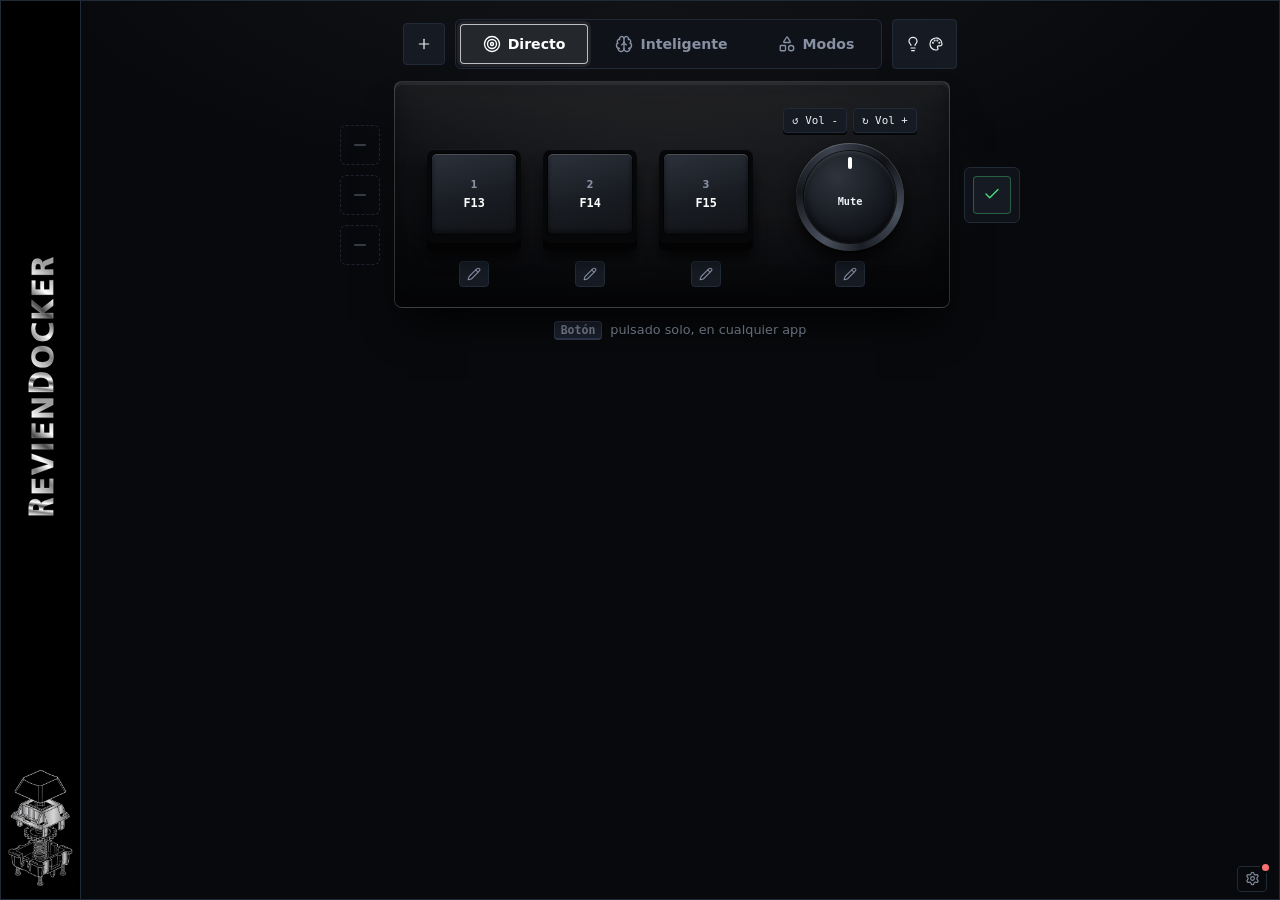
==== commit 4a766b68: "Versión 0.0.8: logotipo lateral y ajustes en la rueda dentada" ====
--- a/web/index.html
+++ b/web/index.html
@@ -9,17 +9,8 @@
 </head>
 <body>
 <div class="app">
-  <header class="titlebar">
-    <span class="pill" id="devicePill" title="Estado del teclado"><i data-ic="keyboard"></i><i class="dot"></i><span id="deviceText" class="sr-only">Simulador</span></span>
-    <span class="pill" id="enginePill" title="El docker y la app funcionan juntos: si el motor se detiene, los botones no hacen nada"><i data-ic="zap"></i><i class="dot"></i><span id="engineText" class="sr-only">Motor…</span></span>
-    <button id="btnConnect" class="icon-btn" title="Buscar el teclado"><i data-ic="plug"></i></button>
-    <div class="tb-brand pywebview-drag-region"><img class="wordmark" src="assets/wordmark.svg" alt="RevienDocker" /></div>
-    <div class="tb-drag pywebview-drag-region"></div>
-    <div class="winctl" id="winctl" hidden>
-      <button data-win="minimize" title="Minimizar"><i data-ic="minus"></i></button>
-      <button data-win="close" class="close" id="winClose" title="Cerrar"><i data-ic="x"></i></button>
-    </div>
-  </header>
+  <aside class="brand-rail pywebview-drag-region"><div class="brand-word"><img src="assets/wordmark.svg" alt="RevienDocker" draggable="false" /></div><img class="brand-switch" src="assets/logo-switch.jpg" alt="" draggable="false" /></aside>
+  <div class="app-main">
   <div class="scroll">
   <main class="stage">
 
@@ -164,6 +155,22 @@
       </div>
     </section>
   </main>
+  </div>
+  <footer class="foot">
+    <div class="foot-drag pywebview-drag-region"></div>
+    <div class="winctl" id="winctl" hidden>
+      <button data-win="minimize" title="Minimizar" aria-label="Minimizar"><i data-ic="minus"></i></button>
+      <button data-win="close" class="close" id="winClose" title="Cerrar" aria-label="Cerrar"><i data-ic="x"></i></button>
+    </div>
+    <div class="sys-wrap" id="sysWrap">
+      <button id="btnSys" class="sys-btn" title="Ajustes" aria-label="Ajustes" aria-expanded="false" aria-controls="sysMenu"><i data-ic="settings"></i><i class="dot sys-dot" id="sysDot" hidden></i></button>
+      <div class="sys-menu" id="sysMenu" hidden>
+        <span class="pill" id="devicePill" title="Teclado"><i data-ic="keyboard"></i><i class="dot"></i><span id="deviceText" class="sr-only">Simulador</span></span>
+        <span class="pill" id="enginePill" title="Motor"><i data-ic="zap"></i><i class="dot"></i><span id="engineText" class="sr-only">Motor…</span></span>
+        <button id="btnConnect" class="icon-btn" title="Buscar el teclado" aria-label="Buscar el teclado"><i data-ic="plug"></i></button>
+      </div>
+    </div>
+  </footer>
   </div>
 </div>
 
--- a/web/studio.css
+++ b/web/studio.css
@@ -52,7 +52,7 @@
   button:hover, .mod-btn:hover { border-color: var(--line-2); background: var(--panel-3); }
   .keycap:hover, .enc-dir:hover, .knob:hover { border-color: var(--line-2); }
   .winctl button:hover { background: var(--panel-3); }
-  .winctl button.close:hover { background: #e5484d; color: #fff; }
+  .winctl button.close:hover { background: #e5484d; border-color: #e5484d; color: #fff; }
 }
 button.primary { background: #fff; border-color: #fff; color: #0a0a0c; }
 @media (hover: hover) and (pointer: fine) { button.primary:hover { background: #dfe3ea; border-color: #dfe3ea; } }
@@ -71,14 +71,7 @@
 .seg button.active { background: var(--panel-3); border-color: var(--line-2); }
 kbd { font: 700 0.72rem var(--mono); background: var(--panel-3); border: 1px solid var(--line-2); border-bottom-width: 2px; border-radius: 4px; padding: 1px 6px; }
 
-/* ---------- Barra de título ---------- */
-.titlebar { height: 50px; flex: none; display: flex; align-items: center; gap: 8px; padding: 0 0 0 58px; background: var(--panel); border-bottom: 1px solid var(--line); position: relative; }
-.tb-brand { position: absolute; left: 50%; transform: translateX(-50%); display: flex; align-items: center; gap: 8px; flex: none; }
-/* Título: vector (assets/wordmark.svg), con el degradado metálico y el filete fino dentro del propio SVG */
-.tb-brand .wordmark { height: 24px; width: auto; display: block; shape-rendering: geometricPrecision; }-
-.logo { width: 46px; height: 34px; object-fit: contain; display: block; image-rendering: -webkit-optimize-contrast; image-rendering: high-quality; }
-.tb-drag { flex: 1; height: 100%; min-width: 12px; }
+/* ---------- Estado del teclado y del motor (menú de ajustes) ---------- */
 .pill { display: inline-flex; align-items: center; gap: 7px; font-size: 0.72rem; font-weight: 600; padding: 5px 9px; height: 32px; box-sizing: border-box; border-radius: 4px; background: var(--panel-2); border: 1px solid var(--line); color: var(--muted); white-space: nowrap; }
 .pill .ic { width: 14px; height: 14px; }
 .dot { width: 7px; height: 7px; border-radius: 50%; background: var(--amber); }
@@ -86,15 +79,12 @@
 .pill.bad .dot { background: var(--red); }
 .pill.ok { color: var(--text); }
 
-.winctl { display: flex; align-self: stretch; margin-left: auto; position: relative; z-index: 46; }
-.winctl button { border: 0; border-radius: 3px; width: 46px; padding: 0; background: transparent; color: var(--muted); }
+.winctl { display: flex; position: relative; z-index: 46; }
+.winctl button { border-radius: 4px; color: var(--muted); }
 .winctl button:active { transform: none; }
 
 /* ---------- Layout: una sola columna central ---------- */
 .stage { width: 100%; max-width: 780px; margin: 0 auto; display: flex; flex-direction: column; gap: 6px; padding: 0; }
-@media (max-width: 700px) {
-  .tb-brand .wordmark, #deviceText, #engineText { display: none; }
-}
 .mode-block { display: flex; flex-direction: column; align-items: center; gap: 8px; }
 .mode-controls { display: flex; align-items: center; gap: 10px; }
 .mode-block { position: relative; }
@@ -302,7 +292,6 @@
 @media (max-width: 700px) { .mode-controls { gap: 5px; } .modes button { padding: 10px 10px; } }
 
 /* Editor superpuesto para mantener estable la vista Directo. */
-.tb-brand .wordmark { max-width: 215px; height: 20px; }
 .cur-head .close-editor { margin-left: auto; color: var(--muted); min-width: 36px; min-height: 36px; }
 .editor-overlay { position: fixed; z-index: 40; left: 50%; top: 50%; transform: translate(-50%, -50%); width: min(620px, calc(100vw - 32px)); max-height: calc(100vh - 24px); overflow-y: auto; background: var(--panel); border: 1px solid var(--line-2); box-shadow: 0 18px 55px #000c; }
 #obsConnection { border-top: 1px solid var(--line); padding-top: 12px; }
@@ -314,8 +303,7 @@
 .deck-drawer > * { min-width: 0; }
 .deck-drawer:not(:has(> :not([hidden]))) { display: none; }
 /* Ancladas arriba, no centradas: al crecer una vista previa, lo que ya estaba pulsado no salta de sitio. */
-.deck-drawer { top: 116px; transform: translateX(-50%); max-height: calc(100vh - 124px); }
-.deck-drawer:has(> .mode-menu.tpl:not([hidden])) { top: 58px; max-height: calc(100vh - 66px); }
+.deck-drawer { transform: translateX(-50%); }
 
 /* Atajos de Inteligente en un panel compacto sobre el Docker. */
 .smart-panel { width: 100%; padding: 20px; display: flex; flex-direction: column; gap: 14px; background: var(--panel); border: 1px solid var(--line-2); border-radius: 8px; box-shadow: 0 18px 55px #000c; }
@@ -372,8 +360,6 @@
 @media (max-width: 700px) { .icon-picker { grid-template-columns: repeat(4, 1fr); } .mini-ref { flex-wrap: wrap; } }
 
 /* ---------- Ventana fija (PRODUCT.md): todo compacto, sin margen muerto ---------- */
-.winctl { align-self: center; margin-right: 58px; gap: 4px; }
-.winctl button { width: 34px; height: 30px; }
 .chip-grid { display: grid; grid-template-columns: repeat(auto-fill, minmax(104px, 1fr)); gap: 6px; }
 .chip-grid .layer-tab.icon-only { min-width: 0; }
 .chip-grid .tab-name { max-width: 100%; overflow: hidden; text-overflow: ellipsis; white-space: nowrap; }
@@ -410,7 +396,7 @@
   #btnDiscard:hover { border-color: var(--red); background: rgba(248, 113, 113, 0.1); }
 }
 /* El editor de una tecla (lápiz) también se ancla arriba y es compacto: sin subtítulos largos en sus desplegables. */
-.editor-overlay { top: 58px; transform: translateX(-50%); max-height: calc(100vh - 66px); gap: 8px; }
+.editor-overlay { transform: translateX(-50%); gap: 8px; }
 .acc { gap: 6px; }
 .acc .fold { padding: 0 14px; }
 .acc .fold > summary { min-height: 40px; padding: 6px 0; }
@@ -424,7 +410,41 @@
 .deck-drawer > :not([hidden]), .editor-overlay:not([hidden]) { animation: layer-in 180ms var(--ease-out); transform-origin: 50% 40%; }
 @media (prefers-reduced-motion: reduce) {
   .deck-drawer > :not([hidden]), .editor-overlay:not([hidden]) { animation: none; }
-}
-
--+}
+
+/* ---------- 0.0.8: logo en el lateral, sin barra superior, controles abajo ---------- */
+:root { --rail: 80px; }
+.app { flex-direction: row; }
+.brand-rail { flex: none; width: var(--rail); display: flex; flex-direction: column; align-items: center; gap: 8px; padding: 14px 4px 10px; background: #000; border-right: 1px solid var(--line); overflow: hidden; }
+.brand-rail img { pointer-events: none; user-select: none; }
+/* El título va en vector (assets/wordmark.svg), girado: así siempre dice RevienDocker. El dibujo es el interruptor de la imagen definitiva. */
+.brand-word { position: relative; flex: 1; width: 100%; min-height: 0; }
+.brand-word img { position: absolute; top: 50%; left: 50%; width: 262px; transform: translate(-50%, -50%) rotate(-90deg); }
+.brand-switch { display: block; flex: none; width: 100%; height: auto; }
+.app-main { flex: 1; min-width: 0; display: flex; flex-direction: column; }
+.scroll { padding-top: 18px; }
+.stage { gap: 10px; }
+.foot { flex: none; height: 36px; display: flex; align-items: center; gap: 4px; padding: 0 12px 4px; }
+.foot-drag { flex: 1; align-self: stretch; }
+.foot .winctl { align-self: auto; margin: 0; gap: 4px; }
+.foot button { width: 30px; height: 26px; padding: 0; border-color: var(--line); background: transparent; color: var(--muted); }
+.foot button .ic { width: 15px; height: 15px; }
+.sys-wrap { position: relative; }
+.sys-btn { position: relative; }
+.sys-btn .ic { transition: transform 220ms var(--ease-out); }
+.sys-btn[aria-expanded="true"] { color: #fff; border-color: rgba(255, 255, 255, 0.7); box-shadow: 0 0 0 3px rgba(255, 255, 255, 0.07); }
+.sys-btn[aria-expanded="true"] .ic { transform: rotate(60deg); }
+.sys-dot { position: absolute; top: -3px; right: -3px; box-shadow: 0 0 0 2px var(--bg); }
+.dot.bad { background: var(--red); }
+.sys-menu { position: absolute; right: 0; bottom: calc(100% + 8px); z-index: 50; display: flex; flex-direction: column; gap: 4px; padding: 4px; background: var(--panel); border: 1px solid var(--line-2); border-radius: 6px; box-shadow: 0 12px 32px #000a; transform-origin: 100% 100%; animation: layer-in 160ms var(--ease-out); }
+.sys-menu .pill, .sys-menu button { position: relative; width: 34px; height: 34px; padding: 0; justify-content: center; }
+.sys-menu .pill .ic, .sys-menu button .ic { width: 16px; height: 16px; }
+.sys-menu .pill .dot { position: absolute; top: 5px; right: 5px; }
+@media (hover: hover) and (pointer: fine) { .sys-btn:hover { color: var(--text); } }
+/* Las capas se centran sobre el contenido, no sobre la ventana entera, y terminan sobre la barra de abajo. */
+.deck-drawer, .editor-overlay { left: calc(50% + var(--rail) / 2); width: min(620px, calc(100vw - var(--rail) - 24px)); }
+.deck-drawer { top: 72px; max-height: calc(100vh - 112px); }
+.deck-drawer:has(> .mode-menu.tpl:not([hidden])) { top: 10px; max-height: calc(100vh - 50px); }
+.editor-overlay { top: 10px; max-height: calc(100vh - 50px); }
+.toast { left: calc(50% + var(--rail) / 2); }
+@media (prefers-reduced-motion: reduce) { .sys-menu { animation: none; } .sys-btn .ic { transition: none; } }
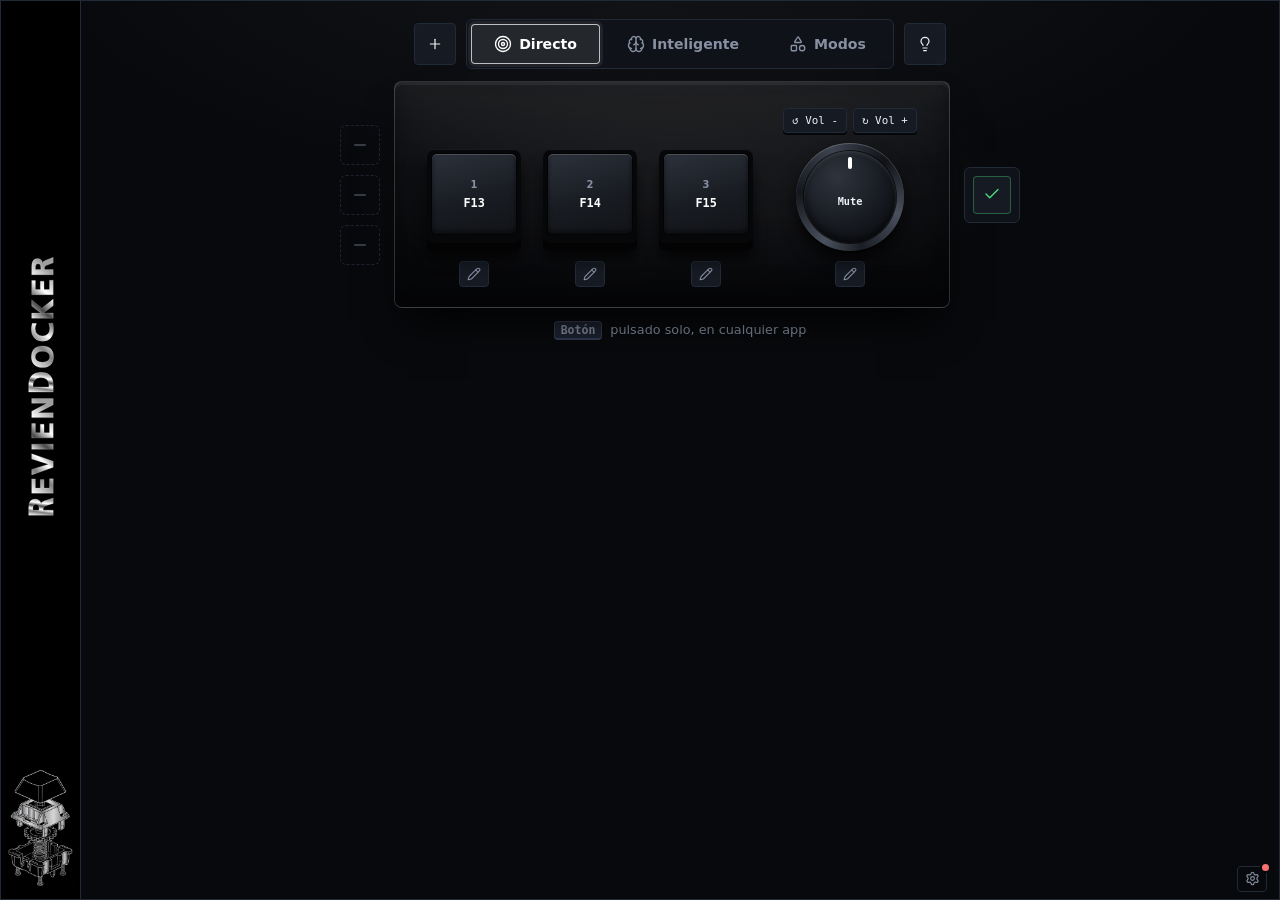
==== commit 1dbf17f8: "0.0.8: arrastre desde cualquier zona no interactiva e iluminación solo con la bombilla" ====
--- a/web/index.html
+++ b/web/index.html
@@ -19,7 +19,7 @@
       <button data-mode="direct" role="radio" title="Lo que hace cada botón al pulsarlo solo, en cualquier app. Es la base de todo."><i data-ic="target"></i>Directo</button>
       <button data-mode="smart" role="radio" title="Mantén un modificador y pulsa un botón: atajos propios para la app que tengas delante."><i data-ic="brain"></i>Inteligente</button>
       <button data-mode="modes" role="radio" title="Tres modos de trabajo: Ctrl+Shift+1/2/3 cambia de modo y repetirlo vuelve a Directo."><i data-ic="shapes"></i>Modos</button>
-    </div><button id="btnLighting" class="lighting-button" aria-expanded="false" aria-controls="lightingPanel" title="Iluminación"><i data-ic="lightbulb"></i><svg class="ic" viewBox="0 0 24 24" fill="none" stroke="currentColor" stroke-width="1.8" stroke-linecap="round" stroke-linejoin="round" aria-hidden="true"><path d="M12 3a9 9 0 1 0 0 18h1a2 2 0 0 0 1.5-3.3 1.7 1.7 0 0 1 1.3-2.8H18a3 3 0 0 0 3-3 9 9 0 0 0-9-9Z"/><circle cx="7.5" cy="10" r=".6"/><circle cx="10" cy="6.8" r=".6"/><circle cx="14" cy="6.8" r=".6"/><circle cx="17" cy="10" r=".6"/></svg><span class="sr-only">Iluminación</span></button></div>
+    </div><button id="btnLighting" class="profile-toggle" aria-expanded="false" aria-controls="lightingPanel" title="Iluminación" aria-label="Iluminación"><i data-ic="lightbulb"></i></button></div>
       <div id="lightingPanel" class="lighting-panel" hidden>
         <div class="lighting-title"><strong>Iluminación</strong><button id="closeLighting" aria-label="Cerrar iluminación">×</button></div>
         <div class="fold-body">
--- a/web/studio.css
+++ b/web/studio.css
@@ -88,7 +88,6 @@
 .mode-block { display: flex; flex-direction: column; align-items: center; gap: 8px; }
 .mode-controls { display: flex; align-items: center; gap: 10px; }
 .mode-block { position: relative; }
-.lighting-button { align-self: stretch; padding: 8px 12px; }
 .lighting-panel { position: absolute; top: 58px; right: max(0px, calc(50% - 250px)); z-index: 20; width: min(360px, 100%); padding: 16px; background: var(--panel); border: 1px solid var(--line-2); border-radius: var(--r); box-shadow: 0 12px 32px #000a; }
 .lighting-panel .fold-body { padding: 12px 0 0; }
 .lighting-title { display: flex; align-items: center; justify-content: space-between; }
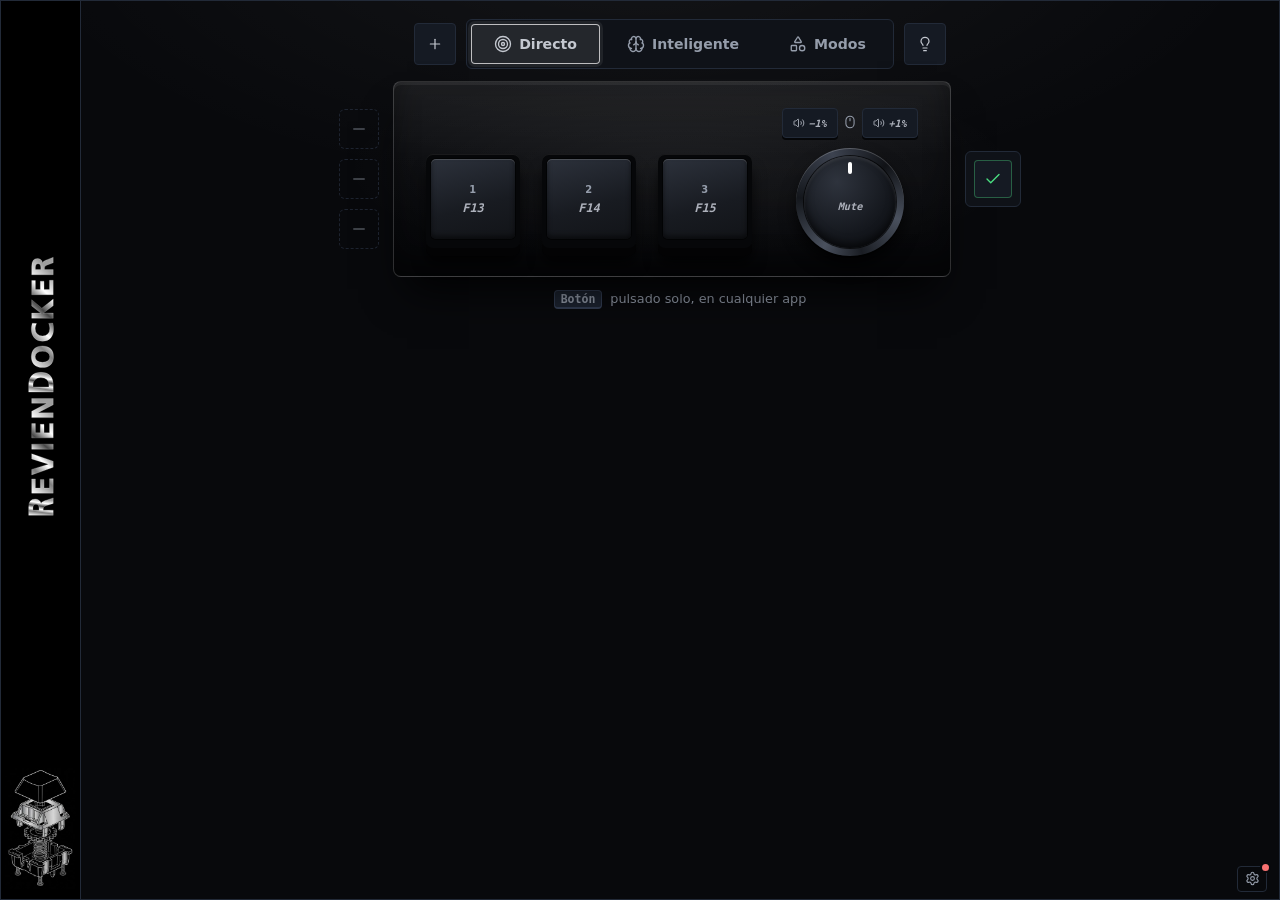
==== commit 6866024e: "0.0.11: giros independientes y controles sin lápices" ====
--- a/web/index.html
+++ b/web/index.html
@@ -15,7 +15,7 @@
   <main class="stage">
 
     <section class="mode-block">
-      <div class="mode-controls"><div class="profile-wrap" id="profileWrap"><button id="profileToggle" class="profile-toggle" title="Perfiles de Directo" aria-label="Perfiles de Directo" aria-expanded="false"><i data-ic="plus"></i></button></div><button id="smartToggle" class="profile-toggle" aria-label="Atajos para apps" title="Atajos para apps" aria-expanded="false" aria-controls="smartPanel" hidden><i data-ic="layers"></i></button><button id="modeNow" class="profile-toggle" aria-label="Activar este modo ahora" title="Activar este modo ahora" hidden><i data-ic="play"></i></button><div class="modes" role="radiogroup" aria-label="Modo">
+      <div class="mode-controls"><div class="profile-wrap" id="profileWrap"><button id="profileToggle" class="profile-toggle" title="Perfiles de Directo" aria-label="Perfiles de Directo" aria-expanded="false"><i data-ic="plus"></i></button></div><button id="smartToggle" class="profile-toggle" aria-label="Atajos para apps" title="Atajos para apps" aria-expanded="false" aria-controls="smartPanel" hidden><i data-ic="layers"></i></button><button id="modeNow" class="profile-toggle" aria-label="Opciones del modo seleccionado" title="Opciones del modo seleccionado" aria-expanded="false" aria-controls="modeMenu" hidden><i data-ic="plus"></i></button><div class="modes" role="radiogroup" aria-label="Modo">
       <button data-mode="direct" role="radio" title="Lo que hace cada botón al pulsarlo solo, en cualquier app. Es la base de todo."><i data-ic="target"></i>Directo</button>
       <button data-mode="smart" role="radio" title="Mantén un modificador y pulsa un botón: atajos propios para la app que tengas delante."><i data-ic="brain"></i>Inteligente</button>
       <button data-mode="modes" role="radio" title="Tres modos de trabajo: Ctrl+Shift+1/2/3 cambia de modo y repetirlo vuelve a Directo."><i data-ic="shapes"></i>Modos</button>
@@ -80,25 +80,22 @@
           <div class="acrylic-case" id="device">
             <div class="piece-col">
               <div class="keycap" data-target="KEY_1" tabindex="0" role="button" title="Tecla 1 · Clic para grabar"><span class="k-id">1</span><span class="k-val" id="lbl_KEY_1"></span></div>
-              <button class="edit-pen" data-edit="KEY_1" title="Editar Tecla 1 en detalle" aria-label="Editar Tecla 1"><i data-ic="pencil"></i></button>
             </div>
             <div class="piece-col">
               <div class="keycap" data-target="KEY_2" tabindex="0" role="button" title="Tecla 2 · Clic para grabar"><span class="k-id">2</span><span class="k-val" id="lbl_KEY_2"></span></div>
-              <button class="edit-pen" data-edit="KEY_2" title="Editar Tecla 2 en detalle" aria-label="Editar Tecla 2"><i data-ic="pencil"></i></button>
             </div>
             <div class="piece-col">
               <div class="keycap" data-target="KEY_3" tabindex="0" role="button" title="Tecla 3 · Clic para grabar"><span class="k-id">3</span><span class="k-val" id="lbl_KEY_3"></span></div>
-              <button class="edit-pen" data-edit="KEY_3" title="Editar Tecla 3 en detalle" aria-label="Editar Tecla 3"><i data-ic="pencil"></i></button>
             </div>
             <div class="piece-col encoder-col">
               <div class="encoder-group">
                 <div class="encoder-ring">
-                  <div class="enc-dir" data-target="KNOB_CCW" id="lbl_KNOB_CCW" tabindex="0" role="button" title="Giro a la izquierda · Clic para grabar"></div>
-                  <div class="enc-dir" data-target="KNOB_CW" id="lbl_KNOB_CW" tabindex="0" role="button" title="Giro a la derecha · Clic para grabar"></div>
+                  <button class="enc-dir" data-target="KNOB_CCW" id="lbl_KNOB_CCW" title="Giro izquierdo · grabar"></button>
+                  <span class="wheel-center" aria-hidden="true"><i data-ic="mouse"></i></span>
+                  <button class="enc-dir" data-target="KNOB_CW" id="lbl_KNOB_CW" title="Giro derecho · grabar"></button>
                 </div>
                 <div class="knob" data-target="KNOB_PRESS" tabindex="0" role="button" title="Pulsar la rueda · Clic para grabar"><div class="knob-indicator"></div><span id="lbl_KNOB_PRESS"></span></div>
               </div>
-              <button class="edit-pen" data-edit="KNOB" title="Editar rueda en detalle" aria-label="Editar rueda"><i data-ic="pencil"></i></button>
             </div>
           </div>
           <div class="chassis-side">
@@ -133,12 +130,7 @@
         </div>
       </details>
 
-      <details class="fold" name="acc">
-        <summary><i data-ic="command"></i><span class="s-t">Atajos del sistema<small>Alt+Tab, Win+D, Ctrl+Shift+Esc…</small></span><i class="chev" data-ic="chevron-down"></i></summary>
-        <div class="fold-body">
-        <div class="lib" id="lib"></div>
-      </div>
-      </details>
+
 
       <details class="fold" name="acc" id="obsTools">
         <summary><i data-ic="clapperboard"></i><span class="s-t">Acciones de OBS<small>Escenas, fuentes, micrófono y directo</small></span><i class="chev" data-ic="chevron-down"></i></summary>
@@ -180,7 +172,7 @@
     <div class="muted">Pulsa la combinación, haz clic con el ratón o mueve la rueda. Se guarda al soltar.</div>
     <div id="recChips" class="chips big"></div>
     <div id="recStatus" class="rec-status"></div>
-    <button id="recCancel">Cancelar</button>
+    <div class="rec-actions"><button id="recOptions" title="Opciones de la asignación" aria-label="Opciones de la asignación"><i data-ic="settings"></i></button><button id="recCancel">Cancelar</button></div>
   </div>
 </div>
 
--- a/web/studio.css
+++ b/web/studio.css
@@ -6,8 +6,9 @@
   --panel-3: #1c2330;
   --line: #222a38;
   --line-2: #323d52;
-  --text: #eef1f6;
-  --muted: #8791a3;
+  --text: #c4c8d0;
+  --muted: #959dab;
+  --key-text: #adb1bb;
   --accent: #ffffff;
   --accent-soft: rgba(255, 255, 255, 0.09);
   --green: #4ade80;
@@ -15,7 +16,7 @@
   --red: #f87171;
   --font: 'Expressway', 'Inter', system-ui, -apple-system, "Segoe UI", Roboto, sans-serif;
   --font-title: 'Doris PP', 'Expressway', 'Inter', system-ui, sans-serif;
-  --mono: 'JetBrains Mono', 'Cascadia Code', Consolas, monospace;
+  --mono: 'Cascadia Code', 'JetBrains Mono', Consolas, monospace;
   --ease-out: cubic-bezier(0.23, 1, 0.32, 1);
   --r: 6px;
 }
@@ -52,9 +53,9 @@
   button:hover, .mod-btn:hover { border-color: var(--line-2); background: var(--panel-3); }
   .keycap:hover, .enc-dir:hover, .knob:hover { border-color: var(--line-2); }
   .winctl button:hover { background: var(--panel-3); }
-  .winctl button.close:hover { background: #e5484d; border-color: #e5484d; color: #fff; }
-}
-button.primary { background: #fff; border-color: #fff; color: #0a0a0c; }
+  .winctl button.close:hover { background: #e5484d; border-color: #e5484d; color: var(--text); }
+}
+button.primary { background: #fff; border-color: var(--text); color: #0a0a0c; }
 @media (hover: hover) and (pointer: fine) { button.primary:hover { background: #dfe3ea; border-color: #dfe3ea; } }
 button.icon-btn { padding: 6px 9px; height: 32px; box-sizing: border-box; display: inline-flex; align-items: center; justify-content: center; }
 button.danger { color: var(--red); }
@@ -66,10 +67,10 @@
 .seg { display: flex; gap: 4px; background: var(--bg); padding: 3px; border-radius: 4px; border: 1px solid var(--line); }
 .seg button { flex: 1; padding: 6px 9px; font-size: 0.74rem; background: transparent; border-color: transparent; }
 .active, .seg button.active, .tab.active, .opt.active, .recipe.active, .layer-tab.active, .mod-btn.active, .modes button.active, .mode-slot.active {
-  background: var(--accent-soft); border-color: rgba(255, 255, 255, 0.55); color: #fff;
+  background: var(--accent-soft); border-color: rgba(255, 255, 255, 0.55); color: var(--text);
 }
 .seg button.active { background: var(--panel-3); border-color: var(--line-2); }
-kbd { font: 700 0.72rem var(--mono); background: var(--panel-3); border: 1px solid var(--line-2); border-bottom-width: 2px; border-radius: 4px; padding: 1px 6px; }
+kbd { font: 600 0.72rem var(--mono); background: var(--panel-3); border: 1px solid var(--line-2); border-bottom-width: 2px; border-radius: 4px; padding: 1px 6px; }
 
 /* ---------- Estado del teclado y del motor (menú de ajustes) ---------- */
 .pill { display: inline-flex; align-items: center; gap: 7px; font-size: 0.72rem; font-weight: 600; padding: 5px 9px; height: 32px; box-sizing: border-box; border-radius: 4px; background: var(--panel-2); border: 1px solid var(--line); color: var(--muted); white-space: nowrap; }
@@ -96,7 +97,7 @@
 .modes { display: flex; gap: 4px; padding: 4px; background: var(--panel); border: 1px solid var(--line); border-radius: 6px; }
 .modes button { border: 1px solid transparent; background: transparent; padding: 10px 22px; border-radius: 4px; color: var(--muted); font-size: 0.88rem; }
 .modes button .ic { width: 18px; height: 18px; }
-.step-row { display: flex; align-items: center; gap: 10px; font-size: 0.78rem; font-weight: 700; color: var(--muted); letter-spacing: 0.04em; }
+.step-row { display: flex; align-items: center; gap: 10px; font-size: 0.78rem; font-weight: 600; color: var(--muted); letter-spacing: 0.04em; }
 .step-row .step { display: inline-grid; place-items: center; width: 22px; height: 22px; border-radius: 50%; background: #fff; color: #0a0a0c; font-size: 0.72rem; letter-spacing: 0; }
 .step-row em { font-style: normal; color: var(--text); font-weight: 600; margin-left: auto; letter-spacing: 0; font-size: 0.82rem; }
 .step-row .num { margin-left: auto; }
@@ -109,7 +110,7 @@
 .acc { display: flex; flex-direction: column; gap: 10px; }
 .fold { background: var(--panel); border: 1px solid var(--line); border-radius: 6px; padding: 0 18px; }
 .fold > summary { min-height: 58px; padding: 10px 0; }
-.fold > summary > .ic:first-child { width: 20px; height: 20px; color: #fff; }
+.fold > summary > .ic:first-child { width: 20px; height: 20px; color: var(--text); }
 .fold[open] { border-color: var(--line-2); }
 .s-t { display: flex; flex-direction: column; gap: 1px; }
 .s-t small { font-weight: 500; font-size: 0.74rem; color: var(--muted); }
@@ -117,13 +118,13 @@
 .fold.mini { background: transparent; padding: 0 14px; }
 .fold.mini > summary { min-height: 40px; font-size: 0.8rem; color: var(--muted); }
 .fold.mini .fold-body { padding-bottom: 14px; }
-@media (hover: hover) and (pointer: fine) { .fold > summary:hover .s-t, .fold > summary:hover .chev { color: #fff; } }
+@media (hover: hover) and (pointer: fine) { .fold > summary:hover .s-t, .fold > summary:hover .chev { color: var(--text); } }
 
 /* ---------- Modo Inteligente: para qué app ---------- */
 .smart-tabs { display: flex; flex-direction: column; gap: 12px; }
 .smart-bar { display: flex; flex-direction: column; gap: 14px; padding: 18px; background: var(--panel); border: 1px solid var(--line); border-radius: 6px; }
 .smart-head { display: flex; align-items: center; justify-content: space-between; gap: 12px; flex-wrap: wrap; }
-.s-label { display: inline-flex; align-items: center; gap: 8px; font-weight: 700; font-size: 0.8rem; color: var(--text); }
+.s-label { display: inline-flex; align-items: center; gap: 8px; font-weight: 600; font-size: 0.8rem; color: var(--text); }
 .live-app { display: inline-flex; align-items: center; gap: 7px; font: 600 0.74rem var(--mono); color: var(--muted); padding: 4px 9px; border: 1px solid var(--line); border-radius: 4px; background: var(--bg); max-width: 100%; }
 .live-app span { overflow: hidden; text-overflow: ellipsis; white-space: nowrap; }
 .layerbar { display: flex; flex-wrap: wrap; gap: 8px; }
@@ -132,7 +133,7 @@
 /* Cada app se reconoce por su icono; el nombre va en el título y para lectores de pantalla. */
 .layer-tab.icon-only { position: relative; flex-direction: column; gap: 3px; min-width: 60px; padding: 6px 10px 7px; }
 .layer-tab.icon-only .tab-name { font: 600 0.6rem var(--mono); color: var(--muted); letter-spacing: 0.01em; }
-.layer-tab.icon-only.active .tab-name { color: #fff; }
+.layer-tab.icon-only.active .tab-name { color: var(--text); }
 .layer-tab.icon-only .ic { width: 18px; height: 18px; }
 .layer-tab.icon-only .live { position: absolute; top: 4px; right: 4px; }
 .layer-tab.is-live .live { opacity: 1; }
@@ -140,7 +141,7 @@
 .suggest { align-self: flex-start; border-style: dashed; border-color: var(--line-2); font-size: 0.8rem; }
 .rule { display: flex; align-items: center; gap: 9px; flex-wrap: wrap; padding: 12px 14px; background: var(--bg); border: 1px solid var(--line); border-radius: 4px; font-size: 0.82rem; }
 .rule .ic { color: var(--muted); }
-.rule b { font-family: var(--mono); font-weight: 700; }
+.rule b { font-family: var(--mono); font-weight: 600; }
 .rule .why { color: var(--muted); flex-basis: 100%; font-size: 0.76rem; }
 .layer-edit { display: grid; grid-template-columns: 1fr 1.4fr auto; gap: 10px; align-items: end; }
 .layer-edit .form-group { gap: 6px; }
@@ -150,7 +151,7 @@
 /* Un solo dibujo para las tres pestaÃ±as: teclas con cara y cuerpo (se hunden al pulsar) y rueda con bisel metÃ¡lico. */
 .ctx { display: flex; align-items: center; justify-content: center; flex-wrap: wrap; gap: 8px; min-height: 28px; font-size: 0.8rem; color: var(--muted); }
 .ctx .ic { width: 14px; height: 14px; color: var(--muted); }
-.ctx b { color: var(--text); font-weight: 700; }
+.ctx b { color: var(--text); font-weight: 600; }
 .chassis-wrap { display: flex; justify-content: center; padding: 2px 8px; border-radius: 6px; background: radial-gradient(ellipse 60% 70% at 50% 45%, rgba(255, 255, 255, 0.06), transparent 72%); }
 /* Orden fijo: carril de modos | visor | botones aplicar/descartar. Nunca se apilan. */
 .device-stage { position: relative; display: flex; align-items: center; justify-content: center; gap: 14px; }
@@ -166,18 +167,18 @@
 .keycap > * { position: relative; }
 .keycap:active { --rise: 3px; transform: translateY(5px); }
 .keycap.selected::before { box-shadow: inset 0 0 0 1.5px #fff, inset 0 1px 0 rgba(255, 255, 255, 0.3), 0 0 0 1px rgba(0, 0, 0, 0.6); }
-.enc-dir.selected { border-color: #fff; background: var(--panel-3); }
+.enc-dir.selected { border-color: var(--text); background: var(--panel-3); }
 .knob.selected { box-shadow: 0 0 0 2px var(--bg), 0 0 0 4px #fff, 0 10px 16px rgba(0, 0, 0, 0.7); }
-.k-id { font-size: 0.62rem; color: var(--muted); font-weight: 700; letter-spacing: 0.05em; }
-.k-val { font-family: var(--mono); font-size: 0.74rem; font-weight: 700; color: #fff; margin-top: 3px; overflow-wrap: anywhere; line-height: 1.2; max-width: 100%; display: -webkit-box; -webkit-box-orient: vertical; -webkit-line-clamp: 3; overflow: hidden; }
+.k-id { font-size: 0.62rem; color: var(--muted); font-weight: 600; letter-spacing: 0.05em; }
+.k-val { font-family: var(--mono); font-size: 0.74rem; font-weight: 600; font-style: italic; color: var(--key-text); margin-top: 3px; overflow-wrap: anywhere; line-height: 1.2; max-width: 100%; display: -webkit-box; -webkit-box-orient: vertical; -webkit-line-clamp: 3; overflow: hidden; }
 .acrylic-case.locked { opacity: 0.5; }
-.inherit .k-val, .inherit.enc-dir, .inherit span { opacity: 0.4; font-style: italic; }
+.inherit .k-val, .inherit.enc-dir, .inherit .knob span { text-decoration: underline dotted var(--muted); text-underline-offset: 3px; }
 .piece-col { display: flex; flex-direction: column; align-items: center; gap: 10px; }
 .encoder-col { margin-left: 8px; }
 .encoder-group { display: flex; flex-direction: column; align-items: center; gap: 10px; }
 .edit-pen { width: 30px; height: 26px; padding: 0; border-radius: 4px; color: var(--muted); background: var(--panel-2); border: 1px solid var(--line); }
 .edit-pen .ic { width: 14px; height: 14px; }
-.edit-pen.active { background: #fff; border-color: #fff; color: #0a0a0c; }
+.edit-pen.active { background: #fff; border-color: var(--text); color: #0a0a0c; }
 .chassis-side { flex: none; display: flex; flex-direction: column; gap: 8px; padding: 8px; background: var(--panel); border: 1px solid var(--line); border-radius: 6px; }
 .side-btn { width: 38px; height: 38px; padding: 0; border-radius: 4px; } 
@@ -187,7 +188,7 @@
   #btnFlashAll.alert:hover { background: #fb8585; border-color: #fb8585; }
 }
 .encoder-ring { display: flex; gap: 6px; }
-.enc-dir { padding: 5px 8px; border-radius: 4px; background: var(--panel-2); border: 1px solid var(--line); font: 0.68rem var(--mono); cursor: pointer; max-width: 88px; text-align: center; overflow-wrap: anywhere; box-shadow: 0 2px 0 #050608; }
+.enc-dir { padding: 5px 8px; border-radius: 4px; background: var(--panel-2); border: 1px solid var(--line); font: italic 600 0.68rem var(--mono); color: var(--key-text); cursor: pointer; max-width: 88px; text-align: center; overflow-wrap: anywhere; box-shadow: 0 2px 0 #050608; }
 .knob { position: relative; width: 108px; height: 108px; border-radius: 50%; border: 0; cursor: pointer; display: flex; align-items: center; justify-content: center; padding: 14px 6px 4px;
   background: conic-gradient(from 210deg, #4a515e, #14171c 18%, #3d4350 36%, #101216 54%, #4a515e 72%, #1a1d23 88%, #4a515e);
   box-shadow: 0 10px 16px rgba(0, 0, 0, 0.7), 0 2px 0 rgba(0, 0, 0, 0.5), inset 0 1px 0 rgba(255, 255, 255, 0.2); }
@@ -196,7 +197,7 @@
   box-shadow: inset 0 2px 3px rgba(255, 255, 255, 0.1), inset 0 -4px 8px rgba(0, 0, 0, 0.65), 0 0 0 1px rgba(0, 0, 0, 0.7); }
 .knob:active { transform: scale(0.98) translateY(2px); }
 .knob-indicator { position: absolute; top: 14px; width: 4px; height: 12px; border-radius: 2px; background: #fff; }
-.knob span { position: relative; font: 700 0.64rem var(--mono); text-align: center; overflow-wrap: anywhere; line-height: 1.15; }
+.knob span { position: relative; font: italic 600 0.64rem var(--mono); color: var(--key-text); text-align: center; overflow-wrap: anywhere; line-height: 1.15; }
 
 /* ---------- Modos: tres huecos (Alt+Shift+1/2/3) ---------- */
 .mode-bar { display: flex; flex-direction: column; gap: 14px; padding: 18px; background: var(--panel); border: 1px solid var(--line); border-radius: 6px; }
@@ -211,11 +212,11 @@
 .cur-head { display: flex; justify-content: space-between; align-items: center; gap: 10px; }
 #knobTargetSeg { min-width: 210px; }
 .chips { display: flex; flex-wrap: wrap; gap: 7px; justify-content: center; align-items: center; min-height: 44px; }
-.chip { font: 700 0.95rem var(--mono); padding: 7px 13px; border-radius: 4px; background: var(--bg); border: 1px solid rgba(255, 255, 255, 0.6); border-bottom-width: 3px; }
+.chip { font: 600 0.95rem var(--mono); padding: 7px 13px; border-radius: 4px; background: var(--bg); border: 1px solid rgba(255, 255, 255, 0.6); border-bottom-width: 3px; }
 .chips.big .chip { font-size: 1.15rem; padding: 9px 16px; }
-.chip-plus { color: var(--muted); font-weight: 700; }
-.chip-x { color: var(--amber); font: 700 0.9rem var(--mono); }
-.cur-card.inherited .chip { opacity: 0.45; border-style: dashed; }
+.chip-plus { color: var(--muted); font-weight: 600; }
+.chip-x { color: var(--amber); font: 600 0.9rem var(--mono); }
+.cur-card.inherited .chip { border-style: dashed; }
 .cur-actions { display: flex; gap: 8px; }
 .cur-actions .primary { flex: 0 1 auto; }
 .speed-row { display: flex; align-items: center; gap: 10px; }
@@ -228,7 +229,7 @@
 .tiles { display: grid; grid-template-columns: repeat(3, 1fr); gap: 10px; }
 .tile { display: flex; flex-direction: column; align-items: center; justify-content: center; gap: 8px; padding: 16px 8px; text-align: center; font-size: 0.74rem; border-radius: 4px; }
 .tile .ic { width: 24px; height: 24px; }
-.tile.active { background: var(--accent-soft); border-color: #fff; }
+.tile.active { background: var(--accent-soft); border-color: var(--text); }
 .recipe-map { font: 500 0.7rem var(--mono); color: var(--muted); text-align: center; min-height: 1.2em; }
 .lib { display: flex; flex-wrap: wrap; gap: 8px; }
 .lib button { font: 600 0.72rem var(--mono); padding: 5px 9px; }
@@ -253,13 +254,13 @@
   display: flex; flex-direction: column; gap: 14px; transform: scale(0.97); transition: transform 150ms var(--ease-out); }
 .overlay.show .modal-card { transform: scale(1); transition: transform 200ms var(--ease-out); }
 .modal-card h2 { font-size: 1rem; display: flex; align-items: center; gap: 10px; }
-.rec-card { align-items: center; text-align: center; border-color: #fff; }
+.rec-card { align-items: center; text-align: center; border-color: var(--text); }
 .rec-dot { width: 11px; height: 11px; border-radius: 50%; background: var(--red); animation: pulse 1s infinite; }
 @keyframes pulse { 50% { opacity: 0.25; } }
 .rec-card .chips { min-height: 64px; }
 .rec-status { font-size: 0.76rem; color: var(--green); }
 .rec-status.warn { color: var(--amber); }
-.toast { position: fixed; bottom: 18px; left: 50%; background: #fff; color: #0a0a0c; font-weight: 700; padding: 9px 16px; border-radius: 4px; opacity: 0;
+.toast { position: fixed; bottom: 18px; left: 50%; background: #fff; color: #0a0a0c; font-weight: 600; padding: 9px 16px; border-radius: 4px; opacity: 0;
   transform: translate(-50%, 8px); transition: opacity 200ms var(--ease-out), transform 200ms var(--ease-out); pointer-events: none; z-index: 60; }
 .toast.show { opacity: 1; transform: translate(-50%, 0); }
 .toast.warn { background: var(--amber); }
@@ -318,7 +319,7 @@
   transition: transform 160ms var(--ease-out), background-color 160ms ease, border-color 160ms ease, color 160ms ease, box-shadow 160ms ease; }
 @media (hover: hover) and (pointer: fine) { .mode-rail-btn:hover { background: var(--panel-2); border-color: var(--line-2); color: var(--text); } }
 .mode-rail-btn .ic { width: 18px; height: 18px; }
-.mode-rail-btn.active { background: var(--panel-2); border-color: var(--line-2); color: #fff; }
+.mode-rail-btn.active { background: var(--panel-2); border-color: var(--line-2); color: var(--text); }
 .mode-rail-btn.empty { border-style: dashed; color: var(--muted); }
 .mode-rail-btn kbd { position: absolute; top: -6px; left: -6px; font-size: 0.56rem; padding: 0 3px; background: transparent; border-color: transparent; box-shadow: none; opacity: 0.4; }
 .mode-rail-btn .live { position: absolute; top: 4px; right: 4px; width: 6px; height: 6px; border-radius: 50%; background: var(--green); opacity: 0; }
@@ -326,7 +327,7 @@
 .mode-menu { width: 100%; display: flex; flex-direction: column; gap: 10px; padding: 12px; background: var(--panel); border: 1px solid var(--line-2); border-radius: 6px; box-shadow: 0 12px 32px #000a; }
 .mode-menu-head { display: flex; align-items: center; gap: 8px; }
 .mode-menu-head .ic { width: 18px; height: 18px; }
-.mode-menu-title { flex: 1; font-size: 0.74rem; font-weight: 700; color: var(--muted); }
+.mode-menu-title { flex: 1; font-size: 0.74rem; font-weight: 600; color: var(--muted); }
 .mode-menu-head .close-editor { min-width: 30px; min-height: 30px; padding: 0; color: var(--muted); }
 .mode-menu-actions { display: flex; gap: 8px; }
 .mode-menu-actions button { flex: 1; padding: 7px 8px; font-size: 0.74rem; }
@@ -334,9 +335,9 @@
 .mode-icon-btn, .mode-icon { flex: none; display: inline-flex; align-items: center; justify-content: center; width: 30px; height: 30px; min-width: 30px; min-height: 30px; padding: 0; }
 .mode-icon { color: var(--muted); }
 .mode-icon-btn { background: transparent; color: var(--muted); }
-.mode-icon-btn[aria-expanded="true"] { background: var(--panel-3); border-color: var(--line-2); color: #fff; }
+.mode-icon-btn[aria-expanded="true"] { background: var(--panel-3); border-color: var(--line-2); color: var(--text); }
 @media (hover: hover) and (pointer: fine) { .mode-icon-btn:hover { background: var(--panel-2); color: var(--text); } }
-.mode-rail-btn .rail-key { font: 700 0.64rem var(--mono); letter-spacing: -0.01em; }
+.mode-rail-btn .rail-key { font: 600 0.64rem var(--mono); letter-spacing: -0.01em; }
 .mode-rail-btn.placeholder { border-style: dashed; border-color: var(--line-2); background: transparent; color: var(--muted); opacity: 0.5; cursor: default; }
 
 /* Referencia: el docker en pequeño dentro de cada menú superpuesto, para ver qué cubre la capa y qué cambia. */
@@ -348,14 +349,14 @@
 .mini-key { width: 54px; border-radius: 4px; }
 .mini-knob { width: 96px; border-radius: 20px; }
 .mini-key small, .mini-knob small { max-width: 100%; overflow: hidden; text-overflow: ellipsis; white-space: nowrap; font-size: 0.5rem; color: var(--muted); }
-.mini-key b, .mini-knob b { max-width: 100%; overflow: hidden; text-overflow: ellipsis; white-space: nowrap; font: 700 0.6rem var(--mono); color: var(--text); }
+.mini-key b, .mini-knob b { max-width: 100%; overflow: hidden; text-overflow: ellipsis; white-space: nowrap; font: 600 0.6rem var(--mono); color: var(--text); }
 
 /* Selector de icono de un modo */
 .icon-picker { display: grid; grid-template-columns: repeat(8, 1fr); gap: 6px; }
 .icon-opt { min-height: 34px; padding: 0; border-radius: 4px; background: transparent; color: var(--muted); }
 .icon-opt .ic { width: 18px; height: 18px; }
 @media (hover: hover) and (pointer: fine) { .icon-opt:hover { background: var(--panel-2); color: var(--text); } }
-.icon-opt.active { background: var(--panel-3); border-color: #fff; color: #fff; }
+.icon-opt.active { background: var(--panel-3); border-color: var(--text); color: var(--text); }
 @media (max-width: 700px) { .icon-picker { grid-template-columns: repeat(4, 1fr); } .mini-ref { flex-wrap: wrap; } }
 
 /* ---------- Ventana fija (PRODUCT.md): todo compacto, sin margen muerto ---------- */
@@ -431,7 +432,7 @@
 .sys-wrap { position: relative; }
 .sys-btn { position: relative; }
 .sys-btn .ic { transition: transform 220ms var(--ease-out); }
-.sys-btn[aria-expanded="true"] { color: #fff; border-color: rgba(255, 255, 255, 0.7); box-shadow: 0 0 0 3px rgba(255, 255, 255, 0.07); }
+.sys-btn[aria-expanded="true"] { color: var(--text); border-color: rgba(255, 255, 255, 0.7); box-shadow: 0 0 0 3px rgba(255, 255, 255, 0.07); }
 .sys-btn[aria-expanded="true"] .ic { transform: rotate(60deg); }
 .sys-dot { position: absolute; top: -3px; right: -3px; box-shadow: 0 0 0 2px var(--bg); }
 .dot.bad { background: var(--red); }
@@ -447,3 +448,12 @@
 .editor-overlay { top: 10px; max-height: calc(100vh - 50px); }
 .toast { left: calc(50% + var(--rail) / 2); }
 @media (prefers-reduced-motion: reduce) { .sys-menu { animation: none; } .sys-btn .ic { transition: none; } }
+
+/* Giros independientes: pastilla / rueda / pastilla, siempre una linea. */
+.encoder-ring { display: grid; grid-template-columns: 56px 16px 56px; gap: 4px; height: 30px; align-items: center; }
+.encoder-ring .enc-dir { width: 56px; min-width: 0; max-width: 56px; height: 30px; padding: 3px; display: flex; align-items: center; justify-content: center; gap: 3px; overflow: hidden; white-space: nowrap; }
+.enc-dir .ic { width: 12px; height: 12px; flex: none; }
+.wheel-label { min-width: 0; white-space: nowrap; overflow: hidden; text-overflow: ellipsis; font-size: 10px; }
+.wheel-center { display: flex; align-items: center; justify-content: center; color: var(--muted); }
+.wheel-center .ic { width: 14px; height: 14px; }
+.rec-actions { display: flex; align-items: center; gap: 8px; }
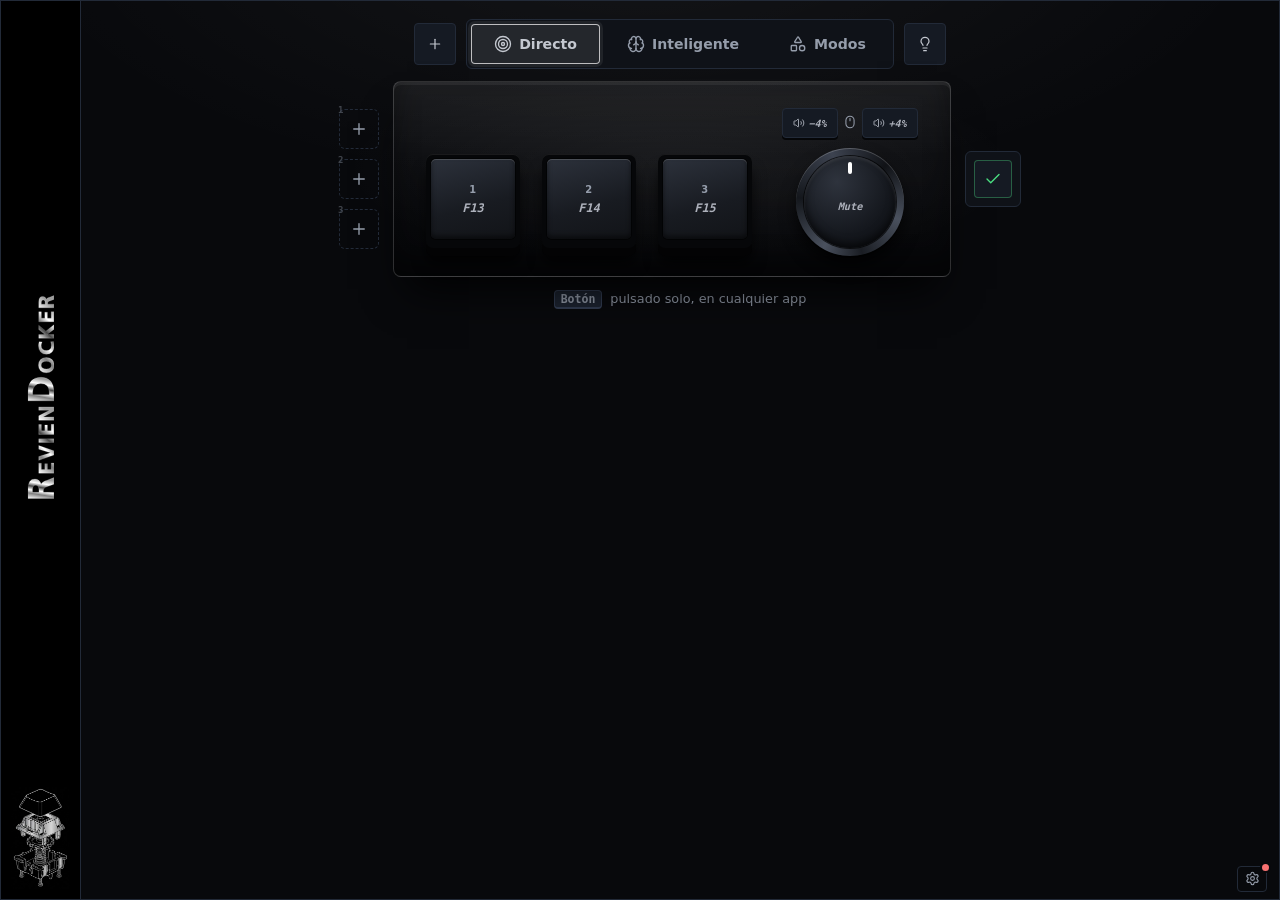
==== commit ae6774d4: "feat: select per-wheel audio targets with fixed volume steps" ====
--- a/web/index.html
+++ b/web/index.html
@@ -115,7 +115,12 @@
         <div class="speed-row" id="speedRow"><label><i data-ic="gauge"></i>Velocidad</label><div class="seg" id="speedSeg"></div></div>
         <div class="cur-actions">
           <button id="btnTest" hidden title="Ejecuta la acción en este PC tras 3 segundos"><i data-ic="play"></i>Probar</button>
+          <button id="btnAudioTarget" hidden aria-expanded="false" aria-controls="audioTarget" aria-label="Elegir destino del volumen" title="Elegir destino del volumen"><i data-ic="volume-2"></i></button>
           <button id="btnClear" title="Borrar"><i data-ic="trash-2"></i></button>
+        </div>
+        <div id="audioTarget" class="speed-row" hidden>
+          <label for="audioTargetSelect">Controlar volumen de</label>
+          <select id="audioTargetSelect"></select>
         </div>
       </div>
 
--- a/web/studio.css
+++ b/web/studio.css
@@ -1,429 +1,452 @@
-/* RevienDocker — estilos. Solo se animan transform y opacity (más color en hover); nada en acciones de teclado. */
-:root {
-  --bg: #08090c;
-  --panel: #0f1218;
-  --panel-2: #151a23;
-  --panel-3: #1c2330;
-  --line: #222a38;
-  --line-2: #323d52;
+/* RevienDocker — estilos. Solo se animan transform y opacity (más color en hover); nada en acciones de teclado. */
+:root {
+  --bg: #08090c;
+  --panel: #0f1218;
+  --panel-2: #151a23;
+  --panel-3: #1c2330;
+  --line: #222a38;
+  --line-2: #323d52;
   --text: #c4c8d0;
   --muted: #959dab;
   --key-text: #adb1bb;
-  --accent: #ffffff;
-  --accent-soft: rgba(255, 255, 255, 0.09);
-  --green: #4ade80;
-  --amber: #fbbf24;
-  --red: #f87171;
-  --font: 'Expressway', 'Inter', system-ui, -apple-system, "Segoe UI", Roboto, sans-serif;
-  --font-title: 'Doris PP', 'Expressway', 'Inter', system-ui, sans-serif;
+  --accent: #ffffff;
+  --accent-soft: rgba(255, 255, 255, 0.09);
+  --green: #4ade80;
+  --amber: #fbbf24;
+  --red: #f87171;
+  --font: 'Expressway', 'Inter', system-ui, -apple-system, "Segoe UI", Roboto, sans-serif;
+  --font-title: 'Doris PP', 'Expressway', 'Inter', system-ui, sans-serif;
   --mono: 'Cascadia Code', 'JetBrains Mono', Consolas, monospace;
-  --ease-out: cubic-bezier(0.23, 1, 0.32, 1);
-  --r: 6px;
-}
-* { box-sizing: border-box; margin: 0; padding: 0; }
-[hidden] { display: none !important; }
-html { color-scheme: dark; }
-html, body { height: 100%; }
-body { background: var(--bg); color: var(--text); font: 13px/1.45 var(--font); -webkit-font-smoothing: subpixel-antialiased; -moz-osx-font-smoothing: auto; text-rendering: optimizeLegibility; overflow: hidden; }
-svg { shape-rendering: geometricPrecision; text-rendering: geometricPrecision; }
-img { image-rendering: -webkit-optimize-contrast; image-rendering: high-quality; }
-.app { height: 100%; display: flex; flex-direction: column; border: 1px solid var(--line); background:
-  radial-gradient(900px 380px at 50% -8%, rgba(255, 255, 255, 0.05), transparent 70%), var(--bg); }
-.scroll { flex: 1; overflow-y: auto; padding: 12px 12px 10px; }
-.scroll::-webkit-scrollbar { width: 10px; }
-.scroll::-webkit-scrollbar-thumb { background: var(--line-2); border-radius: 4px; border: 3px solid var(--bg); }
-.muted { color: var(--muted); font-size: 0.78rem; }
-.num { font-variant-numeric: tabular-nums; }
-.ic { width: 16px; height: 16px; flex: none; vertical-align: -0.2em; }
-i[data-ic], i.i { display: inline-flex; font-style: normal; }
-
-/* ---------- Controles ---------- */
-button, .keycap, .enc-dir, .knob, .layer-tab, .recipe, .opt, .mod-btn, .tile {
-  transition: transform 160ms var(--ease-out), background-color 160ms ease, border-color 160ms ease, color 160ms ease, opacity 160ms ease, box-shadow 160ms ease;
-}
-button {
-  cursor: pointer; font: 600 0.8rem var(--font); color: var(--text); padding: 8px 12px; border-radius: 4px;
-  border: 1px solid var(--line); background: var(--panel-2); display: inline-flex; align-items: center; justify-content: center; gap: 7px;
-}
-button:active, .keycap:active, .enc-dir:active, .knob:active, .mod-btn:active { transform: scale(0.97); }
-button:focus-visible, .keycap:focus-visible, .enc-dir:focus-visible, .knob:focus-visible, select:focus-visible, input:focus-visible, summary:focus-visible, .mod-btn:focus-visible {
-  outline: 2px solid #fff; outline-offset: 2px;
-}
-@media (hover: hover) and (pointer: fine) {
-  button:hover, .mod-btn:hover { border-color: var(--line-2); background: var(--panel-3); }
-  .keycap:hover, .enc-dir:hover, .knob:hover { border-color: var(--line-2); }
-  .winctl button:hover { background: var(--panel-3); }
+  --ease-out: cubic-bezier(0.23, 1, 0.32, 1);
+  --r: 6px;
+}
+* { box-sizing: border-box; margin: 0; padding: 0; }
+[hidden] { display: none !important; }
+html { color-scheme: dark; }
+html, body { height: 100%; }
+body { background: var(--bg); color: var(--text); font: 13px/1.45 var(--font); -webkit-font-smoothing: subpixel-antialiased; -moz-osx-font-smoothing: auto; text-rendering: optimizeLegibility; overflow: hidden; }
+svg { shape-rendering: geometricPrecision; text-rendering: geometricPrecision; }
+img { image-rendering: -webkit-optimize-contrast; image-rendering: high-quality; }
+.app { height: 100%; display: flex; flex-direction: column; border: 1px solid var(--line); background:
+  radial-gradient(900px 380px at 50% -8%, rgba(255, 255, 255, 0.05), transparent 70%), var(--bg); }
+.scroll { flex: 1; overflow-y: auto; padding: 12px 12px 10px; }
+.scroll::-webkit-scrollbar { width: 10px; }
+.scroll::-webkit-scrollbar-thumb { background: var(--line-2); border-radius: 4px; border: 3px solid var(--bg); }
+.muted { color: var(--muted); font-size: 0.78rem; }
+.num { font-variant-numeric: tabular-nums; }
+.ic { width: 16px; height: 16px; flex: none; vertical-align: -0.2em; }
+i[data-ic], i.i { display: inline-flex; font-style: normal; }
+
+/* ---------- Controles ---------- */
+button, .keycap, .enc-dir, .knob, .layer-tab, .recipe, .opt, .mod-btn, .tile {
+  transition: transform 160ms var(--ease-out), background-color 160ms ease, border-color 160ms ease, color 160ms ease, opacity 160ms ease, box-shadow 160ms ease;
+}
+button {
+  cursor: pointer; font: 600 0.8rem var(--font); color: var(--text); padding: 8px 12px; border-radius: 4px;
+  border: 1px solid var(--line); background: var(--panel-2); display: inline-flex; align-items: center; justify-content: center; gap: 7px;
+}
+button:active, .keycap:active, .enc-dir:active, .knob:active, .mod-btn:active { transform: scale(0.97); }
+button:focus-visible, .keycap:focus-visible, .enc-dir:focus-visible, .knob:focus-visible, select:focus-visible, input:focus-visible, summary:focus-visible, .mod-btn:focus-visible {
+  outline: 2px solid #fff; outline-offset: 2px;
+}
+@media (hover: hover) and (pointer: fine) {
+  button:hover, .mod-btn:hover { border-color: var(--line-2); background: var(--panel-3); }
+  .keycap:hover, .enc-dir:hover, .knob:hover { border-color: var(--line-2); }
+  .winctl button:hover { background: var(--panel-3); }
   .winctl button.close:hover { background: #e5484d; border-color: #e5484d; color: var(--text); }
 }
 button.primary { background: #fff; border-color: var(--text); color: #0a0a0c; }
-@media (hover: hover) and (pointer: fine) { button.primary:hover { background: #dfe3ea; border-color: #dfe3ea; } }
-button.icon-btn { padding: 6px 9px; height: 32px; box-sizing: border-box; display: inline-flex; align-items: center; justify-content: center; }
-button.danger { color: var(--red); }
-button:disabled { opacity: 0.4; pointer-events: none; }
-select, input[type="text"], input[type="number"], input[type="password"] {
-  background: var(--panel-2); border: 1px solid var(--line); color: var(--text); padding: 8px 10px; border-radius: 4px; font: 0.82rem var(--font); width: 100%;
-}
-label { font-size: 0.74rem; color: var(--muted); font-weight: 600; }
-.seg { display: flex; gap: 4px; background: var(--bg); padding: 3px; border-radius: 4px; border: 1px solid var(--line); }
-.seg button { flex: 1; padding: 6px 9px; font-size: 0.74rem; background: transparent; border-color: transparent; }
-.active, .seg button.active, .tab.active, .opt.active, .recipe.active, .layer-tab.active, .mod-btn.active, .modes button.active, .mode-slot.active {
+@media (hover: hover) and (pointer: fine) { button.primary:hover { background: #dfe3ea; border-color: #dfe3ea; } }
+button.icon-btn { padding: 6px 9px; height: 32px; box-sizing: border-box; display: inline-flex; align-items: center; justify-content: center; }
+button.danger { color: var(--red); }
+button:disabled { opacity: 0.4; pointer-events: none; }
+select, input[type="text"], input[type="number"], input[type="password"] {
+  background: var(--panel-2); border: 1px solid var(--line); color: var(--text); padding: 8px 10px; border-radius: 4px; font: 0.82rem var(--font); width: 100%;
+}
+label { font-size: 0.74rem; color: var(--muted); font-weight: 600; }
+.seg { display: flex; gap: 4px; background: var(--bg); padding: 3px; border-radius: 4px; border: 1px solid var(--line); }
+.seg button { flex: 1; padding: 6px 9px; font-size: 0.74rem; background: transparent; border-color: transparent; }
+.active, .seg button.active, .tab.active, .opt.active, .recipe.active, .layer-tab.active, .mod-btn.active, .modes button.active, .mode-slot.active {
   background: var(--accent-soft); border-color: rgba(255, 255, 255, 0.55); color: var(--text);
-}
-.seg button.active { background: var(--panel-3); border-color: var(--line-2); }
+}
+.seg button.active { background: var(--panel-3); border-color: var(--line-2); }
 kbd { font: 600 0.72rem var(--mono); background: var(--panel-3); border: 1px solid var(--line-2); border-bottom-width: 2px; border-radius: 4px; padding: 1px 6px; }
-
-/* ---------- Estado del teclado y del motor (menú de ajustes) ---------- */
-.pill { display: inline-flex; align-items: center; gap: 7px; font-size: 0.72rem; font-weight: 600; padding: 5px 9px; height: 32px; box-sizing: border-box; border-radius: 4px; background: var(--panel-2); border: 1px solid var(--line); color: var(--muted); white-space: nowrap; }
-.pill .ic { width: 14px; height: 14px; }
-.dot { width: 7px; height: 7px; border-radius: 50%; background: var(--amber); }
-.pill.ok .dot { background: var(--green); }
-.pill.bad .dot { background: var(--red); }
-.pill.ok { color: var(--text); }
-
-.winctl { display: flex; position: relative; z-index: 46; }
-.winctl button { border-radius: 4px; color: var(--muted); }
-.winctl button:active { transform: none; }
-
-/* ---------- Layout: una sola columna central ---------- */
-.stage { width: 100%; max-width: 780px; margin: 0 auto; display: flex; flex-direction: column; gap: 6px; padding: 0; }
-.mode-block { display: flex; flex-direction: column; align-items: center; gap: 8px; }
-.mode-controls { display: flex; align-items: center; gap: 10px; }
-.mode-block { position: relative; }
-.lighting-panel { position: absolute; top: 58px; right: max(0px, calc(50% - 250px)); z-index: 20; width: min(360px, 100%); padding: 16px; background: var(--panel); border: 1px solid var(--line-2); border-radius: var(--r); box-shadow: 0 12px 32px #000a; }
-.lighting-panel .fold-body { padding: 12px 0 0; }
-.lighting-title { display: flex; align-items: center; justify-content: space-between; }
-.lighting-title button, .close-editor { background: transparent; border: 0; padding: 2px 8px; font-size: 1.2rem; }
-.sr-only { position: absolute; width: 1px; height: 1px; padding: 0; margin: -1px; overflow: hidden; clip: rect(0, 0, 0, 0); white-space: nowrap; border: 0; }
-.modes { display: flex; gap: 4px; padding: 4px; background: var(--panel); border: 1px solid var(--line); border-radius: 6px; }
-.modes button { border: 1px solid transparent; background: transparent; padding: 10px 22px; border-radius: 4px; color: var(--muted); font-size: 0.88rem; }
-.modes button .ic { width: 18px; height: 18px; }
+
+/* ---------- Estado del teclado y del motor (menú de ajustes) ---------- */
+.pill { display: inline-flex; align-items: center; gap: 7px; font-size: 0.72rem; font-weight: 600; padding: 5px 9px; height: 32px; box-sizing: border-box; border-radius: 4px; background: var(--panel-2); border: 1px solid var(--line); color: var(--muted); white-space: nowrap; }
+.pill .ic { width: 14px; height: 14px; }
+.dot { width: 7px; height: 7px; border-radius: 50%; background: var(--amber); }
+.pill.ok .dot { background: var(--green); }
+.pill.bad .dot { background: var(--red); }
+.pill.ok { color: var(--text); }
+
+.winctl { display: flex; position: relative; z-index: 46; }
+.winctl button { border-radius: 4px; color: var(--muted); }
+.winctl button:active { transform: none; }
+
+/* ---------- Layout: una sola columna central ---------- */
+.stage { width: 100%; max-width: 780px; margin: 0 auto; display: flex; flex-direction: column; gap: 6px; padding: 0; }
+.mode-block { display: flex; flex-direction: column; align-items: center; gap: 8px; }
+.mode-controls { display: flex; align-items: center; gap: 10px; }
+.mode-block { position: relative; }
+.lighting-panel { position: absolute; top: 58px; right: max(0px, calc(50% - 250px)); z-index: 20; width: min(360px, 100%); padding: 16px; background: var(--panel); border: 1px solid var(--line-2); border-radius: var(--r); box-shadow: 0 12px 32px #000a; }
+.lighting-panel .fold-body { padding: 12px 0 0; }
+.lighting-title { display: flex; align-items: center; justify-content: space-between; }
+.lighting-title button, .close-editor { background: transparent; border: 0; padding: 2px 8px; font-size: 1.2rem; }
+.sr-only { position: absolute; width: 1px; height: 1px; padding: 0; margin: -1px; overflow: hidden; clip: rect(0, 0, 0, 0); white-space: nowrap; border: 0; }
+.modes { display: flex; gap: 4px; padding: 4px; background: var(--panel); border: 1px solid var(--line); border-radius: 6px; }
+.modes button { border: 1px solid transparent; background: transparent; padding: 10px 22px; border-radius: 4px; color: var(--muted); font-size: 0.88rem; }
+.modes button .ic { width: 18px; height: 18px; }
 .step-row { display: flex; align-items: center; gap: 10px; font-size: 0.78rem; font-weight: 600; color: var(--muted); letter-spacing: 0.04em; }
-.step-row .step { display: inline-grid; place-items: center; width: 22px; height: 22px; border-radius: 50%; background: #fff; color: #0a0a0c; font-size: 0.72rem; letter-spacing: 0; }
-.step-row em { font-style: normal; color: var(--text); font-weight: 600; margin-left: auto; letter-spacing: 0; font-size: 0.82rem; }
-.step-row .num { margin-left: auto; }
-.device-card, .editor { display: flex; flex-direction: column; gap: 6px; min-width: 0; }
-.form-group { display: flex; flex-direction: column; gap: 7px; }
-details > summary { list-style: none; cursor: pointer; display: flex; align-items: center; gap: 12px; color: var(--text); font-weight: 600; font-size: 0.86rem; }
-details > summary::-webkit-details-marker { display: none; }
-details > summary .chev { margin-left: auto; color: var(--muted); transition: transform 160ms var(--ease-out); }
-details[open] > summary .chev { transform: rotate(180deg); }
-.acc { display: flex; flex-direction: column; gap: 10px; }
-.fold { background: var(--panel); border: 1px solid var(--line); border-radius: 6px; padding: 0 18px; }
-.fold > summary { min-height: 58px; padding: 10px 0; }
+.step-row .step { display: inline-grid; place-items: center; width: 22px; height: 22px; border-radius: 50%; background: #fff; color: #0a0a0c; font-size: 0.72rem; letter-spacing: 0; }
+.step-row em { font-style: normal; color: var(--text); font-weight: 600; margin-left: auto; letter-spacing: 0; font-size: 0.82rem; }
+.step-row .num { margin-left: auto; }
+.device-card, .editor { display: flex; flex-direction: column; gap: 6px; min-width: 0; }
+.form-group { display: flex; flex-direction: column; gap: 7px; }
+details > summary { list-style: none; cursor: pointer; display: flex; align-items: center; gap: 12px; color: var(--text); font-weight: 600; font-size: 0.86rem; }
+details > summary::-webkit-details-marker { display: none; }
+details > summary .chev { margin-left: auto; color: var(--muted); transition: transform 160ms var(--ease-out); }
+details[open] > summary .chev { transform: rotate(180deg); }
+.acc { display: flex; flex-direction: column; gap: 10px; }
+.fold { background: var(--panel); border: 1px solid var(--line); border-radius: 6px; padding: 0 18px; }
+.fold > summary { min-height: 58px; padding: 10px 0; }
 .fold > summary > .ic:first-child { width: 20px; height: 20px; color: var(--text); }
-.fold[open] { border-color: var(--line-2); }
-.s-t { display: flex; flex-direction: column; gap: 1px; }
-.s-t small { font-weight: 500; font-size: 0.74rem; color: var(--muted); }
-.fold-body { display: flex; flex-direction: column; gap: 14px; padding: 4px 0 18px; }
-.fold.mini { background: transparent; padding: 0 14px; }
-.fold.mini > summary { min-height: 40px; font-size: 0.8rem; color: var(--muted); }
-.fold.mini .fold-body { padding-bottom: 14px; }
+.fold[open] { border-color: var(--line-2); }
+.s-t { display: flex; flex-direction: column; gap: 1px; }
+.s-t small { font-weight: 500; font-size: 0.74rem; color: var(--muted); }
+.fold-body { display: flex; flex-direction: column; gap: 14px; padding: 4px 0 18px; }
+.fold.mini { background: transparent; padding: 0 14px; }
+.fold.mini > summary { min-height: 40px; font-size: 0.8rem; color: var(--muted); }
+.fold.mini .fold-body { padding-bottom: 14px; }
 @media (hover: hover) and (pointer: fine) { .fold > summary:hover .s-t, .fold > summary:hover .chev { color: var(--text); } }
-
-/* ---------- Modo Inteligente: para qué app ---------- */
-.smart-tabs { display: flex; flex-direction: column; gap: 12px; }
-.smart-bar { display: flex; flex-direction: column; gap: 14px; padding: 18px; background: var(--panel); border: 1px solid var(--line); border-radius: 6px; }
-.smart-head { display: flex; align-items: center; justify-content: space-between; gap: 12px; flex-wrap: wrap; }
+
+/* ---------- Modo Inteligente: para qué app ---------- */
+.smart-tabs { display: flex; flex-direction: column; gap: 12px; }
+.smart-bar { display: flex; flex-direction: column; gap: 14px; padding: 18px; background: var(--panel); border: 1px solid var(--line); border-radius: 6px; }
+.smart-head { display: flex; align-items: center; justify-content: space-between; gap: 12px; flex-wrap: wrap; }
 .s-label { display: inline-flex; align-items: center; gap: 8px; font-weight: 600; font-size: 0.8rem; color: var(--text); }
-.live-app { display: inline-flex; align-items: center; gap: 7px; font: 600 0.74rem var(--mono); color: var(--muted); padding: 4px 9px; border: 1px solid var(--line); border-radius: 4px; background: var(--bg); max-width: 100%; }
-.live-app span { overflow: hidden; text-overflow: ellipsis; white-space: nowrap; }
-.layerbar { display: flex; flex-wrap: wrap; gap: 8px; }
-.layer-tab { display: inline-flex; align-items: center; gap: 8px; padding: 9px 14px; font-size: 0.82rem; }
-.layer-tab .live { width: 6px; height: 6px; border-radius: 50%; background: var(--green); opacity: 0; }
-/* Cada app se reconoce por su icono; el nombre va en el título y para lectores de pantalla. */
-.layer-tab.icon-only { position: relative; flex-direction: column; gap: 3px; min-width: 60px; padding: 6px 10px 7px; }
-.layer-tab.icon-only .tab-name { font: 600 0.6rem var(--mono); color: var(--muted); letter-spacing: 0.01em; }
+.live-app { display: inline-flex; align-items: center; gap: 7px; font: 600 0.74rem var(--mono); color: var(--muted); padding: 4px 9px; border: 1px solid var(--line); border-radius: 4px; background: var(--bg); max-width: 100%; }
+.live-app span { overflow: hidden; text-overflow: ellipsis; white-space: nowrap; }
+.layerbar { display: flex; flex-wrap: wrap; gap: 8px; }
+.layer-tab { display: inline-flex; align-items: center; gap: 8px; padding: 9px 14px; font-size: 0.82rem; }
+.layer-tab .live { width: 6px; height: 6px; border-radius: 50%; background: var(--green); opacity: 0; }
+/* Cada app se reconoce por su icono; el nombre va en el título y para lectores de pantalla. */
+.layer-tab.icon-only { position: relative; flex-direction: column; gap: 3px; min-width: 60px; padding: 6px 10px 7px; }
+.layer-tab.icon-only .tab-name { font: 600 0.6rem var(--mono); color: var(--muted); letter-spacing: 0.01em; }
 .layer-tab.icon-only.active .tab-name { color: var(--text); }
-.layer-tab.icon-only .ic { width: 18px; height: 18px; }
-.layer-tab.icon-only .live { position: absolute; top: 4px; right: 4px; }
-.layer-tab.is-live .live { opacity: 1; }
-.layer-tab.add { border-style: dashed; color: var(--muted); }
-.suggest { align-self: flex-start; border-style: dashed; border-color: var(--line-2); font-size: 0.8rem; }
-.rule { display: flex; align-items: center; gap: 9px; flex-wrap: wrap; padding: 12px 14px; background: var(--bg); border: 1px solid var(--line); border-radius: 4px; font-size: 0.82rem; }
-.rule .ic { color: var(--muted); }
+.layer-tab.icon-only .ic { width: 18px; height: 18px; }
+.layer-tab.icon-only .live { position: absolute; top: 4px; right: 4px; }
+.layer-tab.is-live .live { opacity: 1; }
+.layer-tab.add { border-style: dashed; color: var(--muted); }
+.suggest { align-self: flex-start; border-style: dashed; border-color: var(--line-2); font-size: 0.8rem; }
+.rule { display: flex; align-items: center; gap: 9px; flex-wrap: wrap; padding: 12px 14px; background: var(--bg); border: 1px solid var(--line); border-radius: 4px; font-size: 0.82rem; }
+.rule .ic { color: var(--muted); }
 .rule b { font-family: var(--mono); font-weight: 600; }
-.rule .why { color: var(--muted); flex-basis: 100%; font-size: 0.76rem; }
-.layer-edit { display: grid; grid-template-columns: 1fr 1.4fr auto; gap: 10px; align-items: end; }
-.layer-edit .form-group { gap: 6px; }
-.err { color: var(--amber); font-size: 0.76rem; }
-
-/* ---------- Dispositivo ---------- */
-/* Un solo dibujo para las tres pestaÃ±as: teclas con cara y cuerpo (se hunden al pulsar) y rueda con bisel metÃ¡lico. */
-.ctx { display: flex; align-items: center; justify-content: center; flex-wrap: wrap; gap: 8px; min-height: 28px; font-size: 0.8rem; color: var(--muted); }
-.ctx .ic { width: 14px; height: 14px; color: var(--muted); }
+.rule .why { color: var(--muted); flex-basis: 100%; font-size: 0.76rem; }
+.layer-edit { display: grid; grid-template-columns: 1fr 1.4fr auto; gap: 10px; align-items: end; }
+.layer-edit .form-group { gap: 6px; }
+.err { color: var(--amber); font-size: 0.76rem; }
+
+/* ---------- Dispositivo ---------- */
+/* Un solo dibujo para las tres pestaÃ±as: teclas con cara y cuerpo (se hunden al pulsar) y rueda con bisel metÃ¡lico. */
+.ctx { display: flex; align-items: center; justify-content: center; flex-wrap: wrap; gap: 8px; min-height: 28px; font-size: 0.8rem; color: var(--muted); }
+.ctx .ic { width: 14px; height: 14px; color: var(--muted); }
 .ctx b { color: var(--text); font-weight: 600; }
-.chassis-wrap { display: flex; justify-content: center; padding: 2px 8px; border-radius: 6px; background: radial-gradient(ellipse 60% 70% at 50% 45%, rgba(255, 255, 255, 0.06), transparent 72%); }
-/* Orden fijo: carril de modos | visor | botones aplicar/descartar. Nunca se apilan. */
-.device-stage { position: relative; display: flex; align-items: center; justify-content: center; gap: 14px; }
-.acrylic-case { display: flex; align-items: flex-end; gap: 22px; padding: 26px 32px 20px; max-width: 100%; border-radius: 8px; border: 1px solid rgba(255, 255, 255, 0.16);
-  background: linear-gradient(180deg, rgba(255, 255, 255, 0.075), rgba(255, 255, 255, 0.02) 38%, rgba(0, 0, 0, 0.28));
-  box-shadow: 0 26px 40px -14px rgba(0, 0, 0, 0.85), 0 3px 0 rgba(255, 255, 255, 0.06) inset, 0 -14px 26px rgba(0, 0, 0, 0.4) inset; }
-.keycap { --rise: 8px; position: relative; width: 94px; height: 94px; border-radius: 7px; background: #060709; border: 0; margin-bottom: 8px;
-  box-shadow: 0 var(--rise) 0 #030304, 0 calc(var(--rise) + 8px) 14px rgba(0, 0, 0, 0.7), inset 0 1px 0 rgba(255, 255, 255, 0.08);
-  display: flex; flex-direction: column; align-items: center; justify-content: center; cursor: pointer; user-select: none; padding: 4px 4px 8px; text-align: center; }
-.keycap::before { content: ""; position: absolute; inset: 5px 5px 9px; border-radius: 5px; pointer-events: none;
-  background: linear-gradient(165deg, #2c313b, #181b21 58%, #121418);
-  box-shadow: inset 0 1px 0 rgba(255, 255, 255, 0.16), inset 0 -3px 5px rgba(0, 0, 0, 0.5), 0 0 0 1px rgba(0, 0, 0, 0.6); transition: box-shadow 160ms ease; }
-.keycap > * { position: relative; }
-.keycap:active { --rise: 3px; transform: translateY(5px); }
-.keycap.selected::before { box-shadow: inset 0 0 0 1.5px #fff, inset 0 1px 0 rgba(255, 255, 255, 0.3), 0 0 0 1px rgba(0, 0, 0, 0.6); }
+.ctx.unsaved { align-self: center; justify-self: center; width: fit-content; margin: 0 auto; padding: 3px 12px; min-height: 0; border: 1px solid rgba(248, 113, 113, 0.45); border-radius: 4px; color: rgba(248, 113, 113, 0.85); }
+@media (hover: hover) and (pointer: fine) { .modes button:not(.active):hover { color: var(--text); background: var(--panel-2); border-color: var(--line-2); } }
+.chassis-wrap { display: flex; justify-content: center; padding: 2px 8px; border-radius: 6px; background: radial-gradient(ellipse 60% 70% at 50% 45%, rgba(255, 255, 255, 0.06), transparent 72%); }
+/* Orden fijo: carril de modos | visor | botones aplicar/descartar. Nunca se apilan. */
+.device-stage { position: relative; display: flex; align-items: center; justify-content: center; gap: 14px; }
+.acrylic-case { display: flex; align-items: flex-end; gap: 22px; padding: 26px 32px 20px; max-width: 100%; border-radius: 8px; border: 1px solid rgba(255, 255, 255, 0.16);
+  background: linear-gradient(180deg, rgba(255, 255, 255, 0.075), rgba(255, 255, 255, 0.02) 38%, rgba(0, 0, 0, 0.28));
+  box-shadow: 0 26px 40px -14px rgba(0, 0, 0, 0.85), 0 3px 0 rgba(255, 255, 255, 0.06) inset, 0 -14px 26px rgba(0, 0, 0, 0.4) inset; }
+.keycap { --rise: 8px; position: relative; width: 94px; height: 94px; border-radius: 7px; background: #060709; border: 0; margin-bottom: 8px;
+  box-shadow: 0 var(--rise) 0 #030304, 0 calc(var(--rise) + 8px) 14px rgba(0, 0, 0, 0.7), inset 0 1px 0 rgba(255, 255, 255, 0.08);
+  display: flex; flex-direction: column; align-items: center; justify-content: center; cursor: pointer; user-select: none; padding: 4px 4px 8px; text-align: center; }
+.keycap::before { content: ""; position: absolute; inset: 5px 5px 9px; border-radius: 5px; pointer-events: none;
+  background: linear-gradient(165deg, #2c313b, #181b21 58%, #121418);
+  box-shadow: inset 0 1px 0 rgba(255, 255, 255, 0.16), inset 0 -3px 5px rgba(0, 0, 0, 0.5), 0 0 0 1px rgba(0, 0, 0, 0.6); transition: box-shadow 160ms ease; }
+.keycap > * { position: relative; }
+.keycap:active { --rise: 3px; transform: translateY(5px); }
+.keycap.selected::before { box-shadow: inset 0 0 0 1.5px #fff, inset 0 1px 0 rgba(255, 255, 255, 0.3), 0 0 0 1px rgba(0, 0, 0, 0.6); }
 .enc-dir.selected { border-color: var(--text); background: var(--panel-3); }
-.knob.selected { box-shadow: 0 0 0 2px var(--bg), 0 0 0 4px #fff, 0 10px 16px rgba(0, 0, 0, 0.7); }
+.knob.selected { box-shadow: 0 0 0 2px var(--bg), 0 0 0 4px #fff, 0 10px 16px rgba(0, 0, 0, 0.7); }
 .k-id { font-size: 0.62rem; color: var(--muted); font-weight: 600; letter-spacing: 0.05em; }
 .k-val { font-family: var(--mono); font-size: 0.74rem; font-weight: 600; font-style: italic; color: var(--key-text); margin-top: 3px; overflow-wrap: anywhere; line-height: 1.2; max-width: 100%; display: -webkit-box; -webkit-box-orient: vertical; -webkit-line-clamp: 3; overflow: hidden; }
-.acrylic-case.locked { opacity: 0.5; }
+.acrylic-case.locked { opacity: 0.5; }
 .inherit .k-val, .inherit.enc-dir, .inherit .knob span { text-decoration: underline dotted var(--muted); text-underline-offset: 3px; }
-.piece-col { display: flex; flex-direction: column; align-items: center; gap: 10px; }
-.encoder-col { margin-left: 8px; }
-.encoder-group { display: flex; flex-direction: column; align-items: center; gap: 10px; }
-.edit-pen { width: 30px; height: 26px; padding: 0; border-radius: 4px; color: var(--muted); background: var(--panel-2); border: 1px solid var(--line); }
-.edit-pen .ic { width: 14px; height: 14px; }
+.piece-col { display: flex; flex-direction: column; align-items: center; gap: 10px; }
+.encoder-col { margin-left: 8px; }
+.encoder-group { display: flex; flex-direction: column; align-items: center; gap: 10px; }
+.edit-pen { width: 30px; height: 26px; padding: 0; border-radius: 4px; color: var(--muted); background: var(--panel-2); border: 1px solid var(--line); }
+.edit-pen .ic { width: 14px; height: 14px; }
 .edit-pen.active { background: #fff; border-color: var(--text); color: #0a0a0c; }
-.chassis-side { flex: none; display: flex; flex-direction: column; gap: 8px; padding: 8px; background: var(--panel); border: 1px solid var(--line); border-radius: 6px; }
-.side-btn { width: 38px; height: 38px; padding: 0; border-radius: 4px; }-
-.side-btn .ic { width: 18px; height: 18px; }
-#btnFlashAll.alert { background: var(--red); border-color: var(--red); color: #0a0a0c; }
-@media (hover: hover) and (pointer: fine) {
-  #btnFlashAll.alert:hover { background: #fb8585; border-color: #fb8585; }
-}
-.encoder-ring { display: flex; gap: 6px; }
+.chassis-side { flex: none; display: flex; flex-direction: column; gap: 8px; padding: 8px; background: var(--panel); border: 1px solid var(--line); border-radius: 6px; }
+.side-btn { width: 38px; height: 38px; padding: 0; border-radius: 4px; }
+.side-btn .ic { width: 18px; height: 18px; }
+#btnFlashAll.alert { background: var(--red); border-color: var(--red); color: #0a0a0c; }
+@media (hover: hover) and (pointer: fine) {
+  #btnFlashAll.alert:hover { background: #fb8585; border-color: #fb8585; }
+}
+.encoder-ring { display: flex; gap: 6px; }
 .enc-dir { padding: 5px 8px; border-radius: 4px; background: var(--panel-2); border: 1px solid var(--line); font: italic 600 0.68rem var(--mono); color: var(--key-text); cursor: pointer; max-width: 88px; text-align: center; overflow-wrap: anywhere; box-shadow: 0 2px 0 #050608; }
-.knob { position: relative; width: 108px; height: 108px; border-radius: 50%; border: 0; cursor: pointer; display: flex; align-items: center; justify-content: center; padding: 14px 6px 4px;
-  background: conic-gradient(from 210deg, #4a515e, #14171c 18%, #3d4350 36%, #101216 54%, #4a515e 72%, #1a1d23 88%, #4a515e);
-  box-shadow: 0 10px 16px rgba(0, 0, 0, 0.7), 0 2px 0 rgba(0, 0, 0, 0.5), inset 0 1px 0 rgba(255, 255, 255, 0.2); }
-.knob::before { content: ""; position: absolute; inset: 8px; border-radius: 50%; pointer-events: none;
-  background: radial-gradient(circle at 36% 28%, #2e333d, #15181e 60%, #0b0d11);
-  box-shadow: inset 0 2px 3px rgba(255, 255, 255, 0.1), inset 0 -4px 8px rgba(0, 0, 0, 0.65), 0 0 0 1px rgba(0, 0, 0, 0.7); }
-.knob:active { transform: scale(0.98) translateY(2px); }
-.knob-indicator { position: absolute; top: 14px; width: 4px; height: 12px; border-radius: 2px; background: #fff; }
+.knob { position: relative; width: 108px; height: 108px; border-radius: 50%; border: 0; cursor: pointer; display: flex; align-items: center; justify-content: center; padding: 14px 6px 4px;
+  background: conic-gradient(from 210deg, #4a515e, #14171c 18%, #3d4350 36%, #101216 54%, #4a515e 72%, #1a1d23 88%, #4a515e);
+  box-shadow: 0 10px 16px rgba(0, 0, 0, 0.7), 0 2px 0 rgba(0, 0, 0, 0.5), inset 0 1px 0 rgba(255, 255, 255, 0.2); }
+.knob::before { content: ""; position: absolute; inset: 8px; border-radius: 50%; pointer-events: none;
+  background: radial-gradient(circle at 36% 28%, #2e333d, #15181e 60%, #0b0d11);
+  box-shadow: inset 0 2px 3px rgba(255, 255, 255, 0.1), inset 0 -4px 8px rgba(0, 0, 0, 0.65), 0 0 0 1px rgba(0, 0, 0, 0.7); }
+.knob:active { transform: scale(0.98) translateY(2px); }
+.knob-indicator { position: absolute; top: 14px; width: 4px; height: 12px; border-radius: 2px; background: #fff; }
 .knob span { position: relative; font: italic 600 0.64rem var(--mono); color: var(--key-text); text-align: center; overflow-wrap: anywhere; line-height: 1.15; }
-
-/* ---------- Modos: tres huecos (Alt+Shift+1/2/3) ---------- */
-.mode-bar { display: flex; flex-direction: column; gap: 14px; padding: 18px; background: var(--panel); border: 1px solid var(--line); border-radius: 6px; }
-.chord { display: inline-flex; align-items: center; gap: 6px; color: var(--muted); }
-.chord .ic { width: 14px; height: 14px; }
-.mode-slots { display: grid; grid-template-columns: repeat(3, 1fr); gap: 8px; }
-.mode-actions { display: flex; }
-
-/* ---------- Inspector ---------- */
-.editor { padding: 20px; background: var(--panel); border: 1px solid var(--line-2); border-radius: 8px; }
-.cur-card { background: var(--bg); border: 1px solid var(--line); border-radius: 6px; padding: 16px; display: flex; flex-direction: column; gap: 12px; }
-.cur-head { display: flex; justify-content: space-between; align-items: center; gap: 10px; }
-#knobTargetSeg { min-width: 210px; }
-.chips { display: flex; flex-wrap: wrap; gap: 7px; justify-content: center; align-items: center; min-height: 44px; }
+/* 0.1.3: los controles que más se usan también se iluminan al pasar el ratón (aro gris claro; el seleccionado sigue siendo blanco) */
+@media (hover: hover) and (pointer: fine) {
+  .keycap:not(.selected):hover::before { box-shadow: inset 0 0 0 1px rgba(255, 255, 255, 0.4), inset 0 1px 0 rgba(255, 255, 255, 0.16), inset 0 -3px 5px rgba(0, 0, 0, 0.5), 0 0 0 1px rgba(0, 0, 0, 0.6); }
+  .knob:not(.selected):hover { box-shadow: 0 0 0 2px var(--bg), 0 0 0 3px rgba(255, 255, 255, 0.4), 0 10px 16px rgba(0, 0, 0, 0.7); }
+  .encoder-ring .enc-dir:not(.selected):hover { border-color: rgba(255, 255, 255, 0.4); }
+}
+
+/* ---------- Modos: tres huecos (Alt+Shift+1/2/3) ---------- */
+.mode-bar { display: flex; flex-direction: column; gap: 14px; padding: 18px; background: var(--panel); border: 1px solid var(--line); border-radius: 6px; }
+.chord { display: inline-flex; align-items: center; gap: 6px; color: var(--muted); }
+.chord .ic { width: 14px; height: 14px; }
+.mode-slots { display: grid; grid-template-columns: repeat(3, 1fr); gap: 8px; }
+.mode-actions { display: flex; }
+
+/* ---------- Inspector ---------- */
+.editor { padding: 20px; background: var(--panel); border: 1px solid var(--line-2); border-radius: 8px; }
+.cur-card { background: var(--bg); border: 1px solid var(--line); border-radius: 6px; padding: 16px; display: flex; flex-direction: column; gap: 12px; }
+.cur-head { display: flex; justify-content: space-between; align-items: center; gap: 10px; }
+#knobTargetSeg { min-width: 210px; }
+.chips { display: flex; flex-wrap: wrap; gap: 7px; justify-content: center; align-items: center; min-height: 44px; }
 .chip { font: 600 0.95rem var(--mono); padding: 7px 13px; border-radius: 4px; background: var(--bg); border: 1px solid rgba(255, 255, 255, 0.6); border-bottom-width: 3px; }
-.chips.big .chip { font-size: 1.15rem; padding: 9px 16px; }
+.chips.big .chip { font-size: 1.15rem; padding: 9px 16px; }
 .chip-plus { color: var(--muted); font-weight: 600; }
 .chip-x { color: var(--amber); font: 600 0.9rem var(--mono); }
 .cur-card.inherited .chip { border-style: dashed; }
-.cur-actions { display: flex; gap: 8px; }
-.cur-actions .primary { flex: 0 1 auto; }
-.speed-row { display: flex; align-items: center; gap: 10px; }
-.speed-row label { display: inline-flex; align-items: center; gap: 6px; white-space: nowrap; }
-.speed-row .seg { flex: 1; }
-.speed-row.dim { opacity: 0.4; pointer-events: none; }
-.led-box { display: grid; gap: 12px; }
-.led-box > button { justify-content: center; }
-.led-box > button[aria-checked="false"] { opacity: 0.6; }
-.tiles { display: grid; grid-template-columns: repeat(3, 1fr); gap: 10px; }
-.tile { display: flex; flex-direction: column; align-items: center; justify-content: center; gap: 8px; padding: 16px 8px; text-align: center; font-size: 0.74rem; border-radius: 4px; }
-.tile .ic { width: 24px; height: 24px; }
+.cur-actions { display: flex; gap: 8px; }
+#audioTarget { margin-top: 10px; }
+#audioTargetSelect { min-width: 0; max-width: 100%; padding: 6px 8px; border: 1px solid var(--line); border-radius: 4px; background: var(--panel-2); color: var(--text); font: inherit; }
+.cur-actions .primary { flex: 0 1 auto; }
+.speed-row { display: flex; align-items: center; gap: 10px; }
+.speed-row label { display: inline-flex; align-items: center; gap: 6px; white-space: nowrap; }
+.speed-row .seg { flex: 1; }
+.speed-row.dim { opacity: 0.4; pointer-events: none; }
+.led-box { display: grid; gap: 12px; }
+.led-box > button { justify-content: center; }
+.led-box > button[aria-checked="false"] { opacity: 0.6; }
+.tiles { display: grid; grid-template-columns: repeat(3, 1fr); gap: 10px; }
+.tile { display: flex; flex-direction: column; align-items: center; justify-content: center; gap: 8px; padding: 16px 8px; text-align: center; font-size: 0.74rem; border-radius: 4px; }
+.tile .ic { width: 24px; height: 24px; }
 .tile.active { background: var(--accent-soft); border-color: var(--text); }
-.recipe-map { font: 500 0.7rem var(--mono); color: var(--muted); text-align: center; min-height: 1.2em; }
-.lib { display: flex; flex-wrap: wrap; gap: 8px; }
-.lib button { font: 600 0.72rem var(--mono); padding: 5px 9px; }
-.tabs { display: flex; gap: 8px; flex-wrap: wrap; }
-.tab { flex: 1; padding: 7px 6px; font-size: 0.76rem; min-width: 70px; }
-.modifiers-grid { display: grid; grid-template-columns: repeat(4, 1fr); gap: 8px; }
-.mod-btn { padding: 7px; text-align: center; border-radius: 4px; background: var(--panel-2); border: 1px solid var(--line); font-size: 0.78rem; font-weight: 600; cursor: pointer; user-select: none; }
-.m-body { display: none; }
-.m-body.show { display: block; }
-.opt-grid.show { display: grid; grid-template-columns: repeat(auto-fill, minmax(130px, 1fr)); gap: 6px; }
-.opt { text-align: left; font-size: 0.76rem; justify-content: flex-start; }
-.obs-conn { display: grid; grid-template-columns: 1.4fr 0.7fr 1.2fr; gap: 6px; }
-.presets-bar { display: flex; flex-wrap: wrap; gap: 8px; }
-.advanced-section { display: flex; flex-direction: column; gap: 10px; }
-.hex-console { background: #06070a; border: 1px solid var(--line); border-radius: 4px; padding: 9px 11px; font: 0.7rem var(--mono); color: #aab4c5; height: 96px; overflow-y: auto; line-height: 1.5; font-variant-numeric: tabular-nums; }
-
-/* ---------- Modales y avisos ---------- */
-.overlay { position: fixed; inset: 0; background: rgba(4, 5, 8, 0.9); display: flex; align-items: center; justify-content: center; z-index: 50;
-  opacity: 0; visibility: hidden; pointer-events: none; transition: opacity 150ms var(--ease-out), visibility 0s linear 150ms; padding: 16px; }
-.overlay.show { opacity: 1; visibility: visible; pointer-events: auto; transition: opacity 200ms var(--ease-out); }
-.modal-card { width: min(540px, 100%); max-height: 90vh; overflow: auto; background: var(--panel); border: 1px solid var(--line-2); border-radius: 6px; padding: 22px;
-  display: flex; flex-direction: column; gap: 14px; transform: scale(0.97); transition: transform 150ms var(--ease-out); }
-.overlay.show .modal-card { transform: scale(1); transition: transform 200ms var(--ease-out); }
-.modal-card h2 { font-size: 1rem; display: flex; align-items: center; gap: 10px; }
+.recipe-map { font: 500 0.7rem var(--mono); color: var(--muted); text-align: center; min-height: 1.2em; }
+.lib { display: flex; flex-wrap: wrap; gap: 8px; }
+.lib button { font: 600 0.72rem var(--mono); padding: 5px 9px; }
+.tabs { display: flex; gap: 8px; flex-wrap: wrap; }
+.tab { flex: 1; padding: 7px 6px; font-size: 0.76rem; min-width: 70px; }
+.modifiers-grid { display: grid; grid-template-columns: repeat(4, 1fr); gap: 8px; }
+.mod-btn { padding: 7px; text-align: center; border-radius: 4px; background: var(--panel-2); border: 1px solid var(--line); font-size: 0.78rem; font-weight: 600; cursor: pointer; user-select: none; }
+.m-body { display: none; }
+.m-body.show { display: block; }
+.opt-grid.show { display: grid; grid-template-columns: repeat(auto-fill, minmax(130px, 1fr)); gap: 6px; }
+.opt { text-align: left; font-size: 0.76rem; justify-content: flex-start; }
+.obs-conn { display: grid; grid-template-columns: 1.4fr 0.7fr 1.2fr; gap: 6px; }
+.presets-bar { display: flex; flex-wrap: wrap; gap: 8px; }
+.advanced-section { display: flex; flex-direction: column; gap: 10px; }
+.hex-console { background: #06070a; border: 1px solid var(--line); border-radius: 4px; padding: 9px 11px; font: 0.7rem var(--mono); color: #aab4c5; height: 96px; overflow-y: auto; line-height: 1.5; font-variant-numeric: tabular-nums; }
+
+/* ---------- Modales y avisos ---------- */
+.overlay { position: fixed; inset: 0; background: rgba(4, 5, 8, 0.9); display: flex; align-items: center; justify-content: center; z-index: 50;
+  opacity: 0; visibility: hidden; pointer-events: none; transition: opacity 150ms var(--ease-out), visibility 0s linear 150ms; padding: 16px; }
+.overlay.show { opacity: 1; visibility: visible; pointer-events: auto; transition: opacity 200ms var(--ease-out); }
+.modal-card { width: min(540px, 100%); max-height: 90vh; overflow: auto; background: var(--panel); border: 1px solid var(--line-2); border-radius: 6px; padding: 22px;
+  display: flex; flex-direction: column; gap: 14px; transform: scale(0.97); transition: transform 150ms var(--ease-out); }
+.overlay.show .modal-card { transform: scale(1); transition: transform 200ms var(--ease-out); }
+.modal-card h2 { font-size: 1rem; display: flex; align-items: center; gap: 10px; }
 .rec-card { align-items: center; text-align: center; border-color: var(--text); }
-.rec-dot { width: 11px; height: 11px; border-radius: 50%; background: var(--red); animation: pulse 1s infinite; }
-@keyframes pulse { 50% { opacity: 0.25; } }
-.rec-card .chips { min-height: 64px; }
-.rec-status { font-size: 0.76rem; color: var(--green); }
-.rec-status.warn { color: var(--amber); }
+.rec-dot { width: 11px; height: 11px; border-radius: 50%; background: var(--red); animation: pulse 1s infinite; }
+@keyframes pulse { 50% { opacity: 0.25; } }
+.rec-card .chips { min-height: 64px; }
+.rec-status { font-size: 0.76rem; color: var(--green); }
+.rec-status.warn { color: var(--amber); }
 .toast { position: fixed; bottom: 18px; left: 50%; background: #fff; color: #0a0a0c; font-weight: 600; padding: 9px 16px; border-radius: 4px; opacity: 0;
-  transform: translate(-50%, 8px); transition: opacity 200ms var(--ease-out), transform 200ms var(--ease-out); pointer-events: none; z-index: 60; }
-.toast.show { opacity: 1; transform: translate(-50%, 0); }
-.toast.warn { background: var(--amber); }
-.swap { animation: swap 140ms var(--ease-out); }
-@keyframes swap { from { opacity: 0.35; } to { opacity: 1; } }
-
-@media (max-width: 800px) {
-  .acrylic-case { gap: 10px; padding: 18px 16px 14px; }
-  .encoder-col { margin-left: 0; }
-  .layer-edit { grid-template-columns: 1fr; }
-}
-@media (prefers-reduced-motion: reduce) {
-  button:active, .keycap:active, .enc-dir:active, .knob:active, .mod-btn:active, .modal-card, .overlay.show .modal-card { transform: none !important; }
-  .toast, .toast.show { transform: translateX(-50%) !important; }
-  .rec-dot, .swap { animation: none; }
-}
-
-/* Perfiles compactos de Directo */
-.profile-wrap { position: relative; }
-.profile-toggle { width: 42px; height: 42px; padding: 0; }
-.profile-panel { width: 100%; padding: 10px; border: 1px solid var(--line-2); border-radius: 6px; background: var(--panel); box-shadow: 0 12px 32px #000a; }
-.profile-create, .profile-row { display: flex; gap: 6px; }
-.profile-create input { min-width: 0; width: 100%; }
-.profile-create button, .profile-delete { flex: none; padding: 7px; }
-.profile-list { display: grid; gap: 5px; margin-top: 7px; }
-.profile-list:empty { margin-top: 0; }
-.profile-select { flex: 1; min-width: 0; justify-content: flex-start; overflow: hidden; text-overflow: ellipsis; }
-.profile-delete .ic, .profile-create .ic { width: 16px; height: 16px; }
-@media (max-width: 700px) { .mode-controls { gap: 5px; } .modes button { padding: 10px 10px; } }
-
-/* Editor superpuesto para mantener estable la vista Directo. */
-.cur-head .close-editor { margin-left: auto; color: var(--muted); min-width: 36px; min-height: 36px; }
-.editor-overlay { position: fixed; z-index: 40; left: 50%; top: 50%; transform: translate(-50%, -50%); width: min(620px, calc(100vw - 32px)); max-height: calc(100vh - 24px); overflow-y: auto; background: var(--panel); border: 1px solid var(--line-2); box-shadow: 0 18px 55px #000c; }
-#obsConnection { border-top: 1px solid var(--line); padding-top: 12px; }
-#obsConnection > summary { min-height: 36px; }
-#obsConnection .obs-conn { margin-top: 10px; }
-
-/* Menús de Directo, Inteligente y Modos: capa superpuesta sobre el Docker, centrada en la ventana como Atajos para. */
-.deck-drawer { position: fixed; z-index: 40; left: 50%; top: 50%; transform: translate(-50%, -50%); display: flex; flex-direction: column; gap: 12px; width: min(620px, calc(100vw - 32px)); max-height: calc(100vh - 24px); overflow-y: auto; }
-.deck-drawer > * { min-width: 0; }
-.deck-drawer:not(:has(> :not([hidden]))) { display: none; }
-/* Ancladas arriba, no centradas: al crecer una vista previa, lo que ya estaba pulsado no salta de sitio. */
-.deck-drawer { transform: translateX(-50%); }
-
-/* Atajos de Inteligente en un panel compacto sobre el Docker. */
-.smart-panel { width: 100%; padding: 20px; display: flex; flex-direction: column; gap: 14px; background: var(--panel); border: 1px solid var(--line-2); border-radius: 8px; box-shadow: 0 18px 55px #000c; }
-.smart-head-actions { display: inline-flex; align-items: center; gap: 8px; min-width: 0; }
-.smart-head-actions .close-editor { flex: none; min-width: 36px; min-height: 36px; color: var(--muted); }
-.smart-panel .smart-bar { padding: 14px; }
-.smart-bar:not(:has(> :not([hidden]))) { display: none; }
-
-
-/* Carril de modos a la izquierda del visor: un icono por hueco, con su menú al pulsarlo. */
-.mode-rail { position: relative; width: 40px; flex: none; display: flex; flex-direction: column; align-items: center; justify-content: center; gap: 10px; padding: 8px 0; }
-.mode-rail-btn { position: relative; width: 40px; height: 40px; padding: 0; border-radius: 6px; background: transparent; border-color: var(--line); color: var(--muted);
-  transition: transform 160ms var(--ease-out), background-color 160ms ease, border-color 160ms ease, color 160ms ease, box-shadow 160ms ease; }
-@media (hover: hover) and (pointer: fine) { .mode-rail-btn:hover { background: var(--panel-2); border-color: var(--line-2); color: var(--text); } }
-.mode-rail-btn .ic { width: 18px; height: 18px; }
+  transform: translate(-50%, 8px); transition: opacity 200ms var(--ease-out), transform 200ms var(--ease-out); pointer-events: none; z-index: 60; }
+.toast.show { opacity: 1; transform: translate(-50%, 0); }
+.toast.warn { background: var(--amber); }
+.swap { animation: swap 140ms var(--ease-out); }
+@keyframes swap { from { opacity: 0.35; } to { opacity: 1; } }
+
+@media (max-width: 800px) {
+  .acrylic-case { gap: 10px; padding: 18px 16px 14px; }
+  .encoder-col { margin-left: 0; }
+  .layer-edit { grid-template-columns: 1fr; }
+}
+@media (prefers-reduced-motion: reduce) {
+  button:active, .keycap:active, .enc-dir:active, .knob:active, .mod-btn:active, .modal-card, .overlay.show .modal-card { transform: none !important; }
+  .toast, .toast.show { transform: translateX(-50%) !important; }
+  .rec-dot, .swap { animation: none; }
+}
+
+/* Perfiles compactos de Directo */
+.profile-wrap { position: relative; }
+.profile-toggle { width: 42px; height: 42px; padding: 0; }
+.profile-panel { width: 100%; padding: 10px; border: 1px solid var(--line-2); border-radius: 6px; background: var(--panel); box-shadow: 0 12px 32px #000a; }
+.profile-create, .profile-row { display: flex; gap: 6px; }
+.profile-create input { min-width: 0; width: 100%; }
+.profile-create button, .profile-delete { flex: none; padding: 7px; }
+.profile-list { display: grid; gap: 5px; margin-top: 7px; }
+.profile-list:empty { margin-top: 0; }
+.profile-select { flex: 1; min-width: 0; justify-content: flex-start; overflow: hidden; text-overflow: ellipsis; }
+.profile-delete .ic, .profile-create .ic { width: 16px; height: 16px; }
+/* 0.1.4: cada perfil lleva icono y tres marcas 1/2/3 con el hueco del carril que ocupa */
+.profile-item { display: grid; gap: 6px; }
+.profile-row { align-items: center; }
+.profile-slots { flex: none; display: inline-flex; gap: 4px; }
+.profile-slot { width: 28px; height: 28px; padding: 0; font: 600 0.68rem var(--mono); color: var(--muted); background: transparent; border-radius: 4px; }
+.profile-slot.active { color: var(--text); border-color: #fff; background: var(--panel-3); }
+.profile-list .muted { margin: 0; font-size: 0.74rem; }
+.profile-list .mode-menu-sub { padding: 2px 2px 0; }
+@media (max-width: 700px) { .mode-controls { gap: 5px; } .modes button { padding: 10px 10px; } }
+
+/* Editor superpuesto para mantener estable la vista Directo. */
+.cur-head .close-editor { margin-left: auto; color: var(--muted); min-width: 36px; min-height: 36px; }
+.editor-overlay { position: fixed; z-index: 40; left: 50%; top: 50%; transform: translate(-50%, -50%); width: min(620px, calc(100vw - 32px)); max-height: calc(100vh - 24px); overflow-y: auto; background: var(--panel); border: 1px solid var(--line-2); box-shadow: 0 18px 55px #000c; }
+#obsConnection { border-top: 1px solid var(--line); padding-top: 12px; }
+#obsConnection > summary { min-height: 36px; }
+#obsConnection .obs-conn { margin-top: 10px; }
+
+/* Menús de Directo, Inteligente y Modos: capa superpuesta sobre el Docker, centrada en la ventana como Atajos para. */
+.deck-drawer { position: fixed; z-index: 40; left: 50%; top: 50%; transform: translate(-50%, -50%); display: flex; flex-direction: column; gap: 12px; width: min(620px, calc(100vw - 32px)); max-height: calc(100vh - 24px); overflow-y: auto; }
+.deck-drawer > * { min-width: 0; }
+.deck-drawer:not(:has(> :not([hidden]))) { display: none; }
+/* Ancladas arriba, no centradas: al crecer una vista previa, lo que ya estaba pulsado no salta de sitio. */
+.deck-drawer { transform: translateX(-50%); }
+
+/* Atajos de Inteligente en un panel compacto sobre el Docker. */
+.smart-panel { width: 100%; padding: 20px; display: flex; flex-direction: column; gap: 14px; background: var(--panel); border: 1px solid var(--line-2); border-radius: 8px; box-shadow: 0 18px 55px #000c; }
+.smart-head-actions { display: inline-flex; align-items: center; gap: 8px; min-width: 0; }
+.smart-head-actions .close-editor { flex: none; min-width: 36px; min-height: 36px; color: var(--muted); }
+.smart-panel .smart-bar { padding: 14px; }
+.smart-bar:not(:has(> :not([hidden]))) { display: none; }
+
+
+/* Carril de modos a la izquierda del visor: un icono por hueco, con su menú al pulsarlo. */
+.mode-rail { position: relative; width: 40px; flex: none; display: flex; flex-direction: column; align-items: center; justify-content: center; gap: 10px; padding: 8px 0; }
+.mode-rail-btn { position: relative; width: 40px; height: 40px; padding: 0; border-radius: 6px; background: transparent; border-color: var(--line); color: var(--muted);
+  transition: transform 160ms var(--ease-out), background-color 160ms ease, border-color 160ms ease, color 160ms ease, box-shadow 160ms ease; }
+@media (hover: hover) and (pointer: fine) { .mode-rail-btn:hover { background: var(--panel-2); border-color: var(--line-2); color: var(--text); } }
+.mode-rail-btn .ic { width: 18px; height: 18px; }
+.mode-rail-btn:not(.active):not(.empty) { border-color: transparent; background: transparent; box-shadow: none; }
 .mode-rail-btn.active { background: var(--panel-2); border-color: var(--line-2); color: var(--text); }
-.mode-rail-btn.empty { border-style: dashed; color: var(--muted); }
-.mode-rail-btn kbd { position: absolute; top: -6px; left: -6px; font-size: 0.56rem; padding: 0 3px; background: transparent; border-color: transparent; box-shadow: none; opacity: 0.4; }
-.mode-rail-btn .live { position: absolute; top: 4px; right: 4px; width: 6px; height: 6px; border-radius: 50%; background: var(--green); opacity: 0; }
-.mode-rail-btn.is-live .live { opacity: 1; }
-.mode-menu { width: 100%; display: flex; flex-direction: column; gap: 10px; padding: 12px; background: var(--panel); border: 1px solid var(--line-2); border-radius: 6px; box-shadow: 0 12px 32px #000a; }
-.mode-menu-head { display: flex; align-items: center; gap: 8px; }
-.mode-menu-head .ic { width: 18px; height: 18px; }
+.mode-rail-btn.empty { border-style: dashed; color: var(--muted); }
+.mode-rail-btn kbd { position: absolute; top: -6px; left: -6px; font-size: 0.56rem; padding: 0 3px; background: transparent; border-color: transparent; box-shadow: none; opacity: 0.4; }
+.mode-rail-btn .live { position: absolute; top: 4px; right: 4px; width: 6px; height: 6px; border-radius: 50%; background: var(--green); opacity: 0; }
+.mode-rail-btn.is-live .live { opacity: 1; }
+.mode-menu { width: 100%; display: flex; flex-direction: column; gap: 10px; padding: 12px; background: var(--panel); border: 1px solid var(--line-2); border-radius: 6px; box-shadow: 0 12px 32px #000a; }
+.mode-menu-head { display: flex; align-items: center; gap: 8px; }
+.mode-menu-head .ic { width: 18px; height: 18px; }
 .mode-menu-title { flex: 1; font-size: 0.74rem; font-weight: 600; color: var(--muted); }
-.mode-menu-head .close-editor { min-width: 30px; min-height: 30px; padding: 0; color: var(--muted); }
-.mode-menu-actions { display: flex; gap: 8px; }
-.mode-menu-actions button { flex: 1; padding: 7px 8px; font-size: 0.74rem; }
-.mode-inline-name { width: 100%; padding: 6px 8px; }
-.mode-icon-btn, .mode-icon { flex: none; display: inline-flex; align-items: center; justify-content: center; width: 30px; height: 30px; min-width: 30px; min-height: 30px; padding: 0; }
-.mode-icon { color: var(--muted); }
-.mode-icon-btn { background: transparent; color: var(--muted); }
+.mode-menu-head .close-editor { min-width: 30px; min-height: 30px; padding: 0; color: var(--muted); }
+.mode-menu-actions { display: flex; gap: 8px; }
+.mode-menu-actions button { flex: 1; padding: 7px 8px; font-size: 0.74rem; }
+.mode-menu button:disabled { pointer-events: auto; cursor: not-allowed; }   /* el motivo se lee en su título */
+.mode-menu-sub { font-size: 0.64rem; font-weight: 600; letter-spacing: 0.06em; text-transform: uppercase; color: var(--muted); }
+.mode-inline-name { width: 100%; padding: 6px 8px; }
+.mode-icon-btn, .mode-icon { flex: none; display: inline-flex; align-items: center; justify-content: center; width: 30px; height: 30px; min-width: 30px; min-height: 30px; padding: 0; }
+.mode-icon { color: var(--muted); }
+.mode-icon-btn { background: transparent; color: var(--muted); }
 .mode-icon-btn[aria-expanded="true"] { background: var(--panel-3); border-color: var(--line-2); color: var(--text); }
-@media (hover: hover) and (pointer: fine) { .mode-icon-btn:hover { background: var(--panel-2); color: var(--text); } }
+@media (hover: hover) and (pointer: fine) { .mode-icon-btn:hover { background: var(--panel-2); color: var(--text); } }
 .mode-rail-btn .rail-key { font: 600 0.64rem var(--mono); letter-spacing: -0.01em; }
-.mode-rail-btn.placeholder { border-style: dashed; border-color: var(--line-2); background: transparent; color: var(--muted); opacity: 0.5; cursor: default; }
-
-/* Referencia: el docker en pequeño dentro de cada menú superpuesto, para ver qué cubre la capa y qué cambia. */
-.mini-ref { display: flex; align-items: center; gap: 14px; min-width: 0; }
-.mini-cap { color: var(--muted); font-size: 0.7rem; line-height: 1.35; }
-.mini-docker { flex: none; display: flex; align-items: center; gap: 8px; padding: 8px 10px; background: var(--bg); border: 1px solid var(--line); border-radius: 6px; }
-.mini-keys { display: flex; gap: 4px; }
-.mini-key, .mini-knob { display: flex; flex-direction: column; align-items: center; justify-content: center; gap: 1px; min-width: 0; height: 40px; padding: 0 4px; background: var(--panel-2); border: 1px solid var(--line); }
-.mini-key { width: 54px; border-radius: 4px; }
-.mini-knob { width: 96px; border-radius: 20px; }
-.mini-key small, .mini-knob small { max-width: 100%; overflow: hidden; text-overflow: ellipsis; white-space: nowrap; font-size: 0.5rem; color: var(--muted); }
+
+/* Referencia: el docker en pequeño dentro de cada menú superpuesto, para ver qué cubre la capa y qué cambia. */
+.mini-ref { display: flex; align-items: center; gap: 14px; min-width: 0; }
+.mini-cap { color: var(--muted); font-size: 0.7rem; line-height: 1.35; }
+.mini-docker { flex: none; display: flex; align-items: center; gap: 8px; padding: 8px 10px; background: var(--bg); border: 1px solid var(--line); border-radius: 6px; }
+.mini-keys { display: flex; gap: 4px; }
+.mini-key, .mini-knob { display: flex; flex-direction: column; align-items: center; justify-content: center; gap: 1px; min-width: 0; height: 40px; padding: 0 4px; background: var(--panel-2); border: 1px solid var(--line); }
+.mini-key { width: 54px; border-radius: 4px; }
+.mini-knob { width: 96px; border-radius: 20px; }
+.mini-key small, .mini-knob small { max-width: 100%; overflow: hidden; text-overflow: ellipsis; white-space: nowrap; font-size: 0.5rem; color: var(--muted); }
 .mini-key b, .mini-knob b { max-width: 100%; overflow: hidden; text-overflow: ellipsis; white-space: nowrap; font: 600 0.6rem var(--mono); color: var(--text); }
-
-/* Selector de icono de un modo */
-.icon-picker { display: grid; grid-template-columns: repeat(8, 1fr); gap: 6px; }
-.icon-opt { min-height: 34px; padding: 0; border-radius: 4px; background: transparent; color: var(--muted); }
-.icon-opt .ic { width: 18px; height: 18px; }
-@media (hover: hover) and (pointer: fine) { .icon-opt:hover { background: var(--panel-2); color: var(--text); } }
+
+/* Selector de icono de un modo */
+.icon-picker-wrap { display: grid; gap: 6px; }
+.icon-picker { display: grid; grid-template-columns: repeat(18, 1fr); gap: 4px; }
+.icon-extra { padding-top: 6px; border-top: 1px solid var(--line); }
+.icon-extra[hidden] { display: none; }
+.icon-more { border-style: dashed; }   /* discreto: invita a descubrir las apps sin competir con los iconos de siempre */
+.icon-more[aria-expanded="true"] { border-style: solid; border-color: var(--line-2); background: var(--panel-3); color: var(--text); }
+.icon-opt { min-height: 34px; padding: 0; border-radius: 4px; background: transparent; color: var(--muted); }
+.icon-opt .ic { width: 18px; height: 18px; }
+@media (hover: hover) and (pointer: fine) { .icon-opt:hover { background: var(--panel-2); color: var(--text); } }
 .icon-opt.active { background: var(--panel-3); border-color: var(--text); color: var(--text); }
-@media (max-width: 700px) { .icon-picker { grid-template-columns: repeat(4, 1fr); } .mini-ref { flex-wrap: wrap; } }
-
-/* ---------- Ventana fija (PRODUCT.md): todo compacto, sin margen muerto ---------- */
-.chip-grid { display: grid; grid-template-columns: repeat(auto-fill, minmax(104px, 1fr)); gap: 6px; }
-.chip-grid .layer-tab.icon-only { min-width: 0; }
-.chip-grid .tab-name { max-width: 100%; overflow: hidden; text-overflow: ellipsis; white-space: nowrap; }
-.chip-scroll { max-height: 114px; overflow-y: auto; padding-right: 4px; }
-.chip-scroll::-webkit-scrollbar { width: 8px; }
-.chip-scroll::-webkit-scrollbar-thumb { background: var(--line-2); border-radius: 4px; border: 2px solid var(--panel); }
-.add-card { width: min(620px, 100%); padding: 14px 16px; gap: 10px; }
-.add-card .form-group { gap: 5px; }
-.add-head { display: flex; align-items: center; justify-content: space-between; }
-.add-head .close-editor { min-width: 30px; min-height: 30px; padding: 0; color: var(--muted); }
-.add-own { display: grid; grid-template-columns: 1fr 1fr auto; gap: 8px; }
-.preset-preview { display: grid; gap: 10px; padding: 12px; border: 1px solid var(--line-2); background: var(--bg); border-radius: 6px; }
-.preset-top { display: flex; align-items: center; gap: 16px; }
-.preset-top .mini-ref { flex: none; flex-direction: column; align-items: flex-start; gap: 6px; }
-.preset-info { flex: 1; min-width: 0; display: flex; flex-direction: column; align-items: flex-start; gap: 4px; }
-.preset-info strong { font-size: 0.82rem; }
-.preset-info .primary { margin-top: 4px; }
-.preset-preview .blank-row { display: flex; gap: 8px; }
-.preset-preview .blank-row .mode-inline-name { flex: 1; }
-.preset-preview .icon-picker { grid-template-columns: repeat(16, 1fr); gap: 4px; }
-.preset-preview .icon-opt { min-height: 32px; }
-.mode-menu .chip-grid { grid-template-columns: repeat(auto-fill, minmax(112px, 1fr)); }
-
-/* ---------- Lenguaje de estados (PRODUCT.md) ---------- */
-/* Seleccionado: borde blanco + halo suave. Es la misma señal en carril, chips, iconos y plantillas. */
-.mode-rail-btn.active, .layer-tab.active, .icon-opt.active, .modes button.active { border-color: rgba(255, 255, 255, 0.7); box-shadow: 0 0 0 3px rgba(255, 255, 255, 0.07); }
-/* ✓ verde y × rojo: el tick siempre es «aplicar», la equis siempre es «quitar». Con cambios pendientes el tick se rellena. */
-#btnFlashAll { color: var(--green); border-color: rgba(74, 222, 128, 0.35); }
-#btnFlashAll.alert { background: var(--green); border-color: var(--green); color: #07130b; box-shadow: 0 0 0 3px rgba(74, 222, 128, 0.14); }
-#btnDiscard { color: var(--red); border-color: rgba(248, 113, 113, 0.35); }
-@media (hover: hover) and (pointer: fine) {
-  #btnFlashAll:hover { border-color: var(--green); background: rgba(74, 222, 128, 0.1); }
-  #btnFlashAll.alert:hover { background: #6ee7a0; border-color: #6ee7a0; }
-  #btnDiscard:hover { border-color: var(--red); background: rgba(248, 113, 113, 0.1); }
-}
-/* El editor de una tecla (lápiz) también se ancla arriba y es compacto: sin subtítulos largos en sus desplegables. */
-.editor-overlay { transform: translateX(-50%); gap: 8px; }
-.acc { gap: 6px; }
-.acc .fold { padding: 0 14px; }
-.acc .fold > summary { min-height: 40px; padding: 6px 0; }
-.acc .fold > summary small { display: none; }
-.acc .fold > summary > .ic:first-child { width: 18px; height: 18px; }
-.acc .fold-body { gap: 10px; padding: 2px 0 12px; }
-#modeNow.on { border-color: rgba(74, 222, 128, 0.55); color: var(--green); }
-
-/* ---------- Movimiento de las capas (frecuencia baja: se animan, rápido y con ease-out) ---------- */
-@keyframes layer-in { from { opacity: 0; scale: 0.97; } }
-.deck-drawer > :not([hidden]), .editor-overlay:not([hidden]) { animation: layer-in 180ms var(--ease-out); transform-origin: 50% 40%; }
-@media (prefers-reduced-motion: reduce) {
-  .deck-drawer > :not([hidden]), .editor-overlay:not([hidden]) { animation: none; }
+@media (max-width: 700px) { .icon-picker { grid-template-columns: repeat(4, 1fr); } .mini-ref { flex-wrap: wrap; } }
+
+/* ---------- Ventana fija (PRODUCT.md): todo compacto, sin margen muerto ---------- */
+.chip-grid { display: grid; grid-template-columns: repeat(auto-fill, minmax(104px, 1fr)); gap: 6px; }
+.chip-grid .layer-tab.icon-only { min-width: 0; }
+.chip-grid .tab-name { max-width: 100%; overflow: hidden; text-overflow: ellipsis; white-space: nowrap; }
+.chip-scroll { max-height: 114px; overflow-y: auto; padding-right: 4px; }
+.chip-scroll::-webkit-scrollbar { width: 8px; }
+.chip-scroll::-webkit-scrollbar-thumb { background: var(--line-2); border-radius: 4px; border: 2px solid var(--panel); }
+.add-card { width: min(620px, 100%); padding: 14px 16px; gap: 10px; }
+.add-card .form-group { gap: 5px; }
+.add-head { display: flex; align-items: center; justify-content: space-between; }
+.add-head .close-editor { min-width: 30px; min-height: 30px; padding: 0; color: var(--muted); }
+.add-own { display: grid; grid-template-columns: 1fr 1fr auto; gap: 8px; }
+.preset-preview { display: grid; gap: 10px; padding: 12px; border: 1px solid var(--line-2); background: var(--bg); border-radius: 6px; }
+.preset-top { display: flex; align-items: center; gap: 16px; }
+.preset-top .mini-ref { flex: none; flex-direction: column; align-items: flex-start; gap: 6px; }
+.preset-info { flex: 1; min-width: 0; display: flex; flex-direction: column; align-items: flex-start; gap: 4px; }
+.preset-info strong { font-size: 0.82rem; }
+.preset-info .primary { margin-top: 4px; }
+.preset-preview .blank-row { display: flex; gap: 8px; }
+.preset-preview .blank-row .mode-inline-name { flex: 1; }
+.preset-preview .icon-opt { min-height: 32px; }
+.mode-menu .chip-grid { grid-template-columns: repeat(auto-fill, minmax(112px, 1fr)); }
+
+/* ---------- Lenguaje de estados (PRODUCT.md) ---------- */
+/* Seleccionado: borde blanco + halo suave. Es la misma señal en carril, chips, iconos y plantillas. */
+.mode-rail-btn.active, .layer-tab.active, .icon-opt.active, .modes button.active { border-color: rgba(255, 255, 255, 0.7); box-shadow: 0 0 0 3px rgba(255, 255, 255, 0.07); }
+/* ✓ verde y × rojo: el tick siempre es «aplicar», la equis siempre es «quitar». Con cambios pendientes el tick se rellena. */
+#btnFlashAll { color: var(--green); border-color: rgba(74, 222, 128, 0.35); }
+#btnFlashAll.alert { background: var(--green); border-color: var(--green); color: #07130b; box-shadow: 0 0 0 3px rgba(74, 222, 128, 0.14); }
+#btnDiscard { color: var(--red); border-color: rgba(248, 113, 113, 0.35); }
+@media (hover: hover) and (pointer: fine) {
+  #btnFlashAll:hover { border-color: var(--green); background: rgba(74, 222, 128, 0.1); }
+  #btnFlashAll.alert:hover { background: #6ee7a0; border-color: #6ee7a0; }
+  #btnDiscard:hover { border-color: var(--red); background: rgba(248, 113, 113, 0.1); }
+}
+/* El editor de una tecla (lápiz) también se ancla arriba y es compacto: sin subtítulos largos en sus desplegables. */
+.editor-overlay { transform: translateX(-50%); gap: 8px; }
+.acc { gap: 6px; }
+.acc .fold { padding: 0 14px; }
+.acc .fold > summary { min-height: 40px; padding: 6px 0; }
+.acc .fold > summary small { display: none; }
+.acc .fold > summary > .ic:first-child { width: 18px; height: 18px; }
+.acc .fold-body { gap: 10px; padding: 2px 0 12px; }
+#modeNow.on { border-color: rgba(74, 222, 128, 0.55); color: var(--green); }
+
+/* ---------- Movimiento de las capas (frecuencia baja: se animan, rápido y con ease-out) ---------- */
+@keyframes layer-in { from { opacity: 0; scale: 0.97; } }
+.deck-drawer > :not([hidden]), .editor-overlay:not([hidden]) { animation: layer-in 180ms var(--ease-out); transform-origin: 50% 40%; }
+@media (prefers-reduced-motion: reduce) {
+  .deck-drawer > :not([hidden]), .editor-overlay:not([hidden]) { animation: none; }
 }
 
 /* ---------- 0.0.8: logo en el lateral, sin barra superior, controles abajo ---------- */
-:root { --rail: 80px; }
+:root { --rail: 80px; }
 .app { flex-direction: row; }
-.brand-rail { flex: none; width: var(--rail); display: flex; flex-direction: column; align-items: center; gap: 8px; padding: 14px 4px 10px; background: #000; border-right: 1px solid var(--line); overflow: hidden; }
-.brand-rail img { pointer-events: none; user-select: none; }
-/* El título va en vector (assets/wordmark.svg), girado: así siempre dice RevienDocker. El dibujo es el interruptor de la imagen definitiva. */
-.brand-word { position: relative; flex: 1; width: 100%; min-height: 0; }
-.brand-word img { position: absolute; top: 50%; left: 50%; width: 262px; transform: translate(-50%, -50%) rotate(-90deg); }
-.brand-switch { display: block; flex: none; width: 100%; height: auto; }
+.brand-rail { flex: none; width: var(--rail); display: flex; flex-direction: column; align-items: center; gap: 8px; padding: 14px 4px 10px; background: #000; border-right: 1px solid var(--line); overflow: hidden; }
+.brand-rail img { pointer-events: none; user-select: none; }
+/* El título va en vector (assets/wordmark.svg), girado: así siempre dice RevienDocker. El dibujo es el interruptor de la imagen definitiva. */
+.brand-word { position: relative; flex: 1; width: 100%; min-height: 0; }
+.brand-word img { position: absolute; top: 50%; left: 50%; width: 204px; transform: translate(-50%, -50%) rotate(-90deg); }
+.brand-switch { display: block; flex: none; width: 84%; height: auto; }
 .app-main { flex: 1; min-width: 0; display: flex; flex-direction: column; }
-.scroll { padding-top: 18px; }
-.stage { gap: 10px; }
+.scroll { padding-top: 18px; }
+.stage { gap: 10px; }
 .foot { flex: none; height: 36px; display: flex; align-items: center; gap: 4px; padding: 0 12px 4px; }
 .foot-drag { flex: 1; align-self: stretch; }
 .foot .winctl { align-self: auto; margin: 0; gap: 4px; }
@@ -443,7 +466,7 @@
 @media (hover: hover) and (pointer: fine) { .sys-btn:hover { color: var(--text); } }
 /* Las capas se centran sobre el contenido, no sobre la ventana entera, y terminan sobre la barra de abajo. */
 .deck-drawer, .editor-overlay { left: calc(50% + var(--rail) / 2); width: min(620px, calc(100vw - var(--rail) - 24px)); }
-.deck-drawer { top: 72px; max-height: calc(100vh - 112px); }
+.deck-drawer { top: 72px; max-height: calc(100vh - 112px); }
 .deck-drawer:has(> .mode-menu.tpl:not([hidden])) { top: 10px; max-height: calc(100vh - 50px); }
 .editor-overlay { top: 10px; max-height: calc(100vh - 50px); }
 .toast { left: calc(50% + var(--rail) / 2); }
